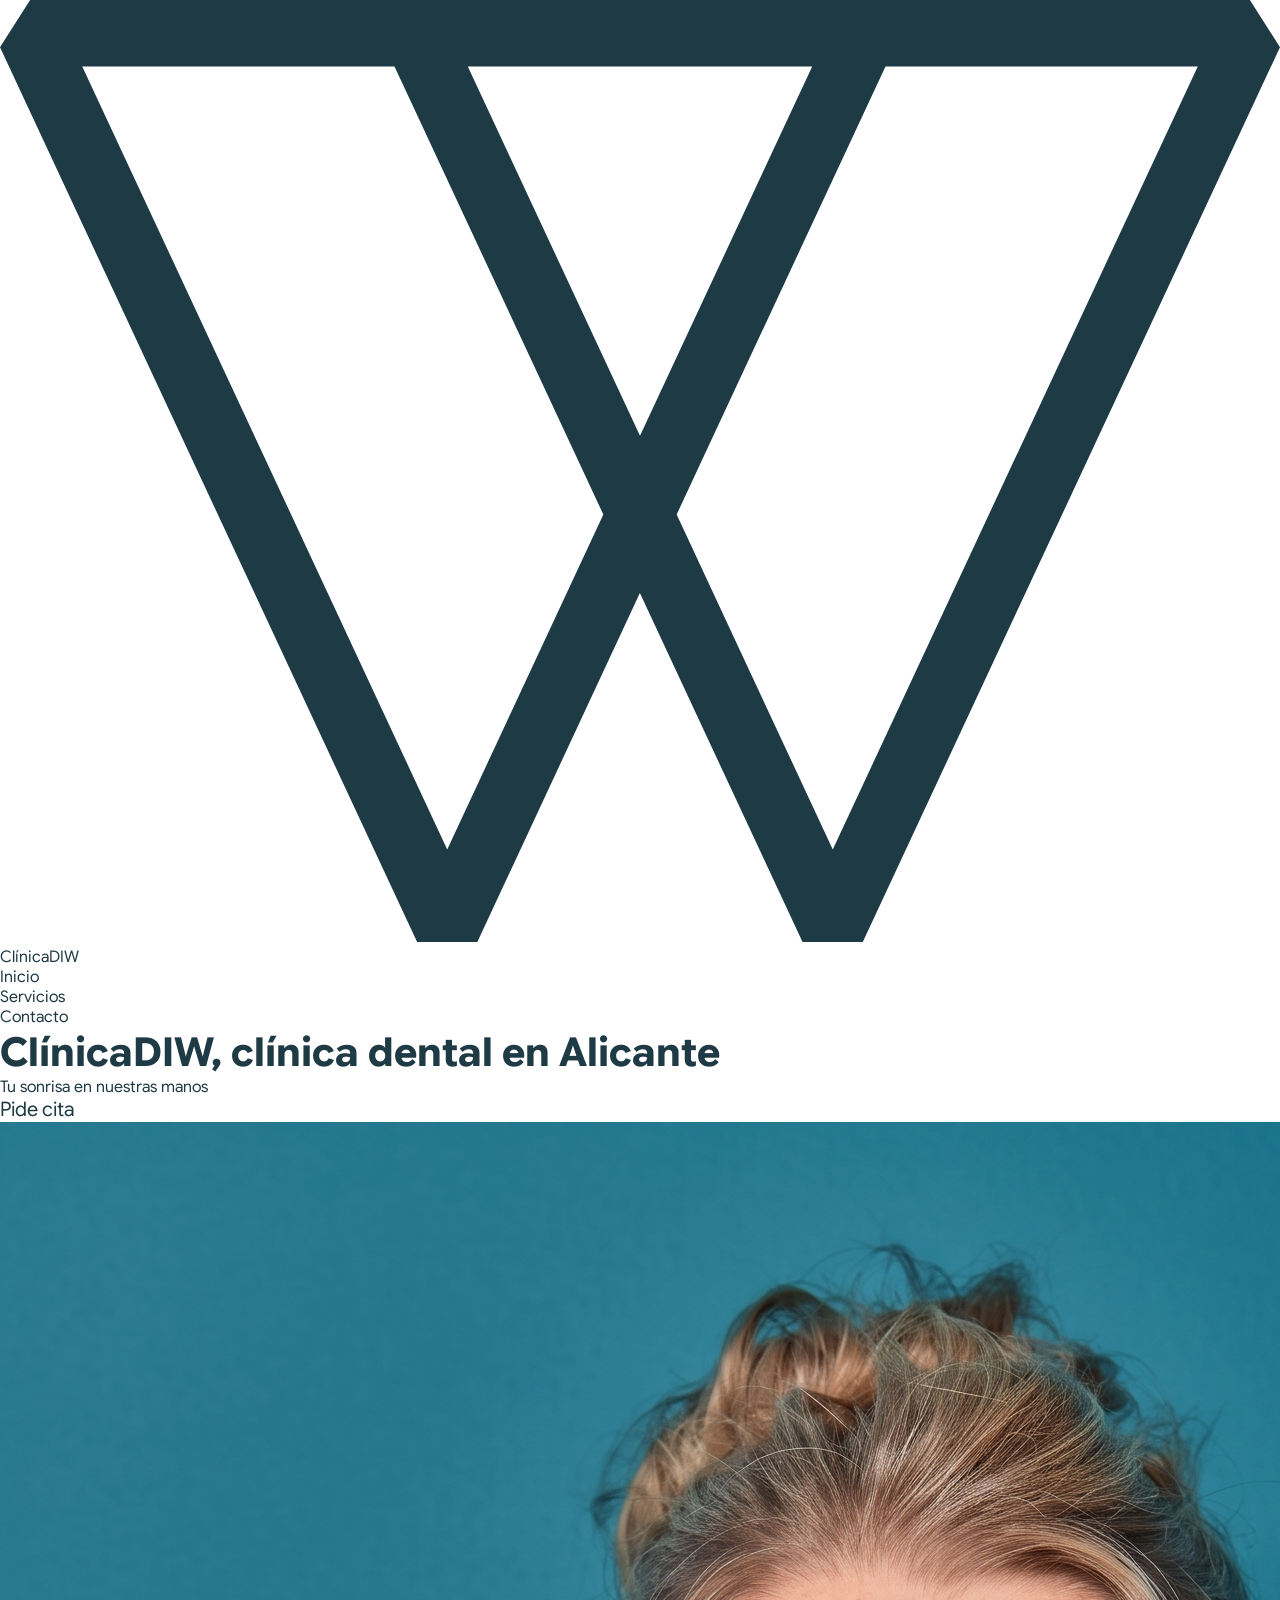
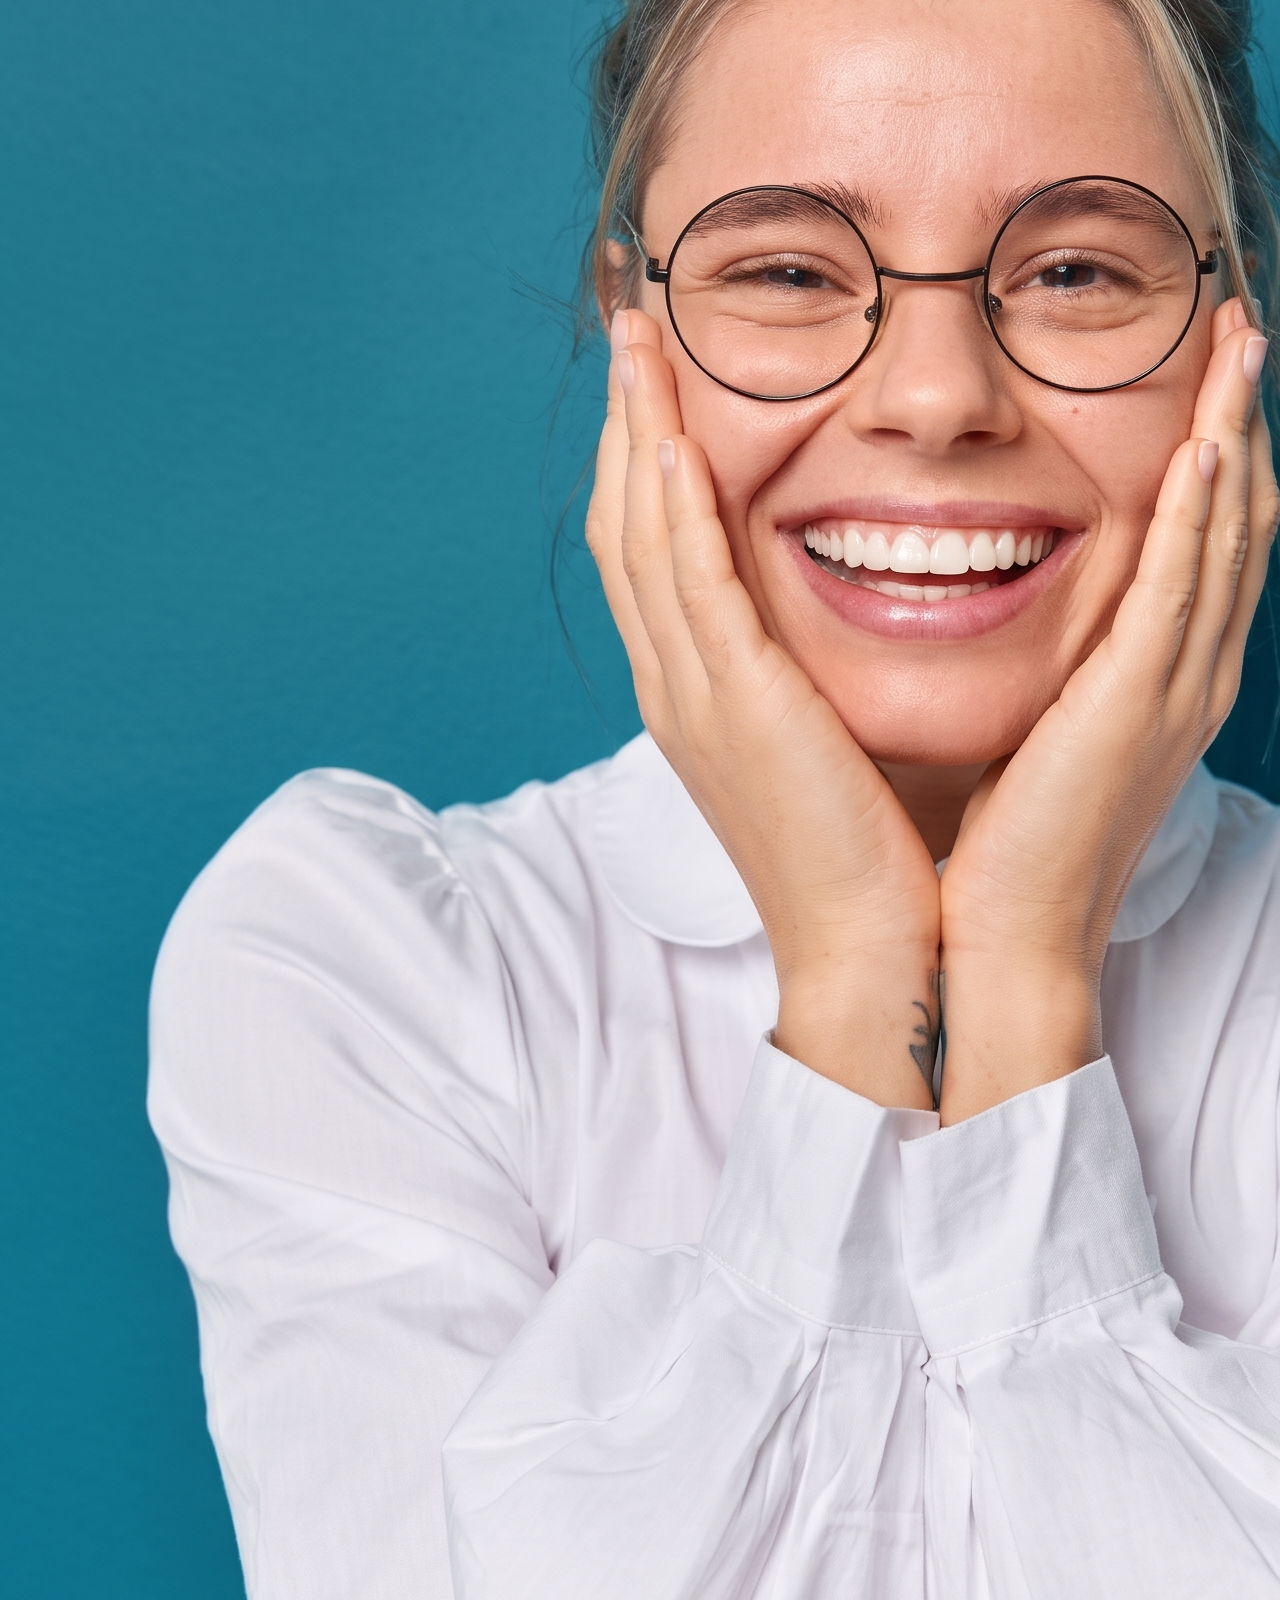
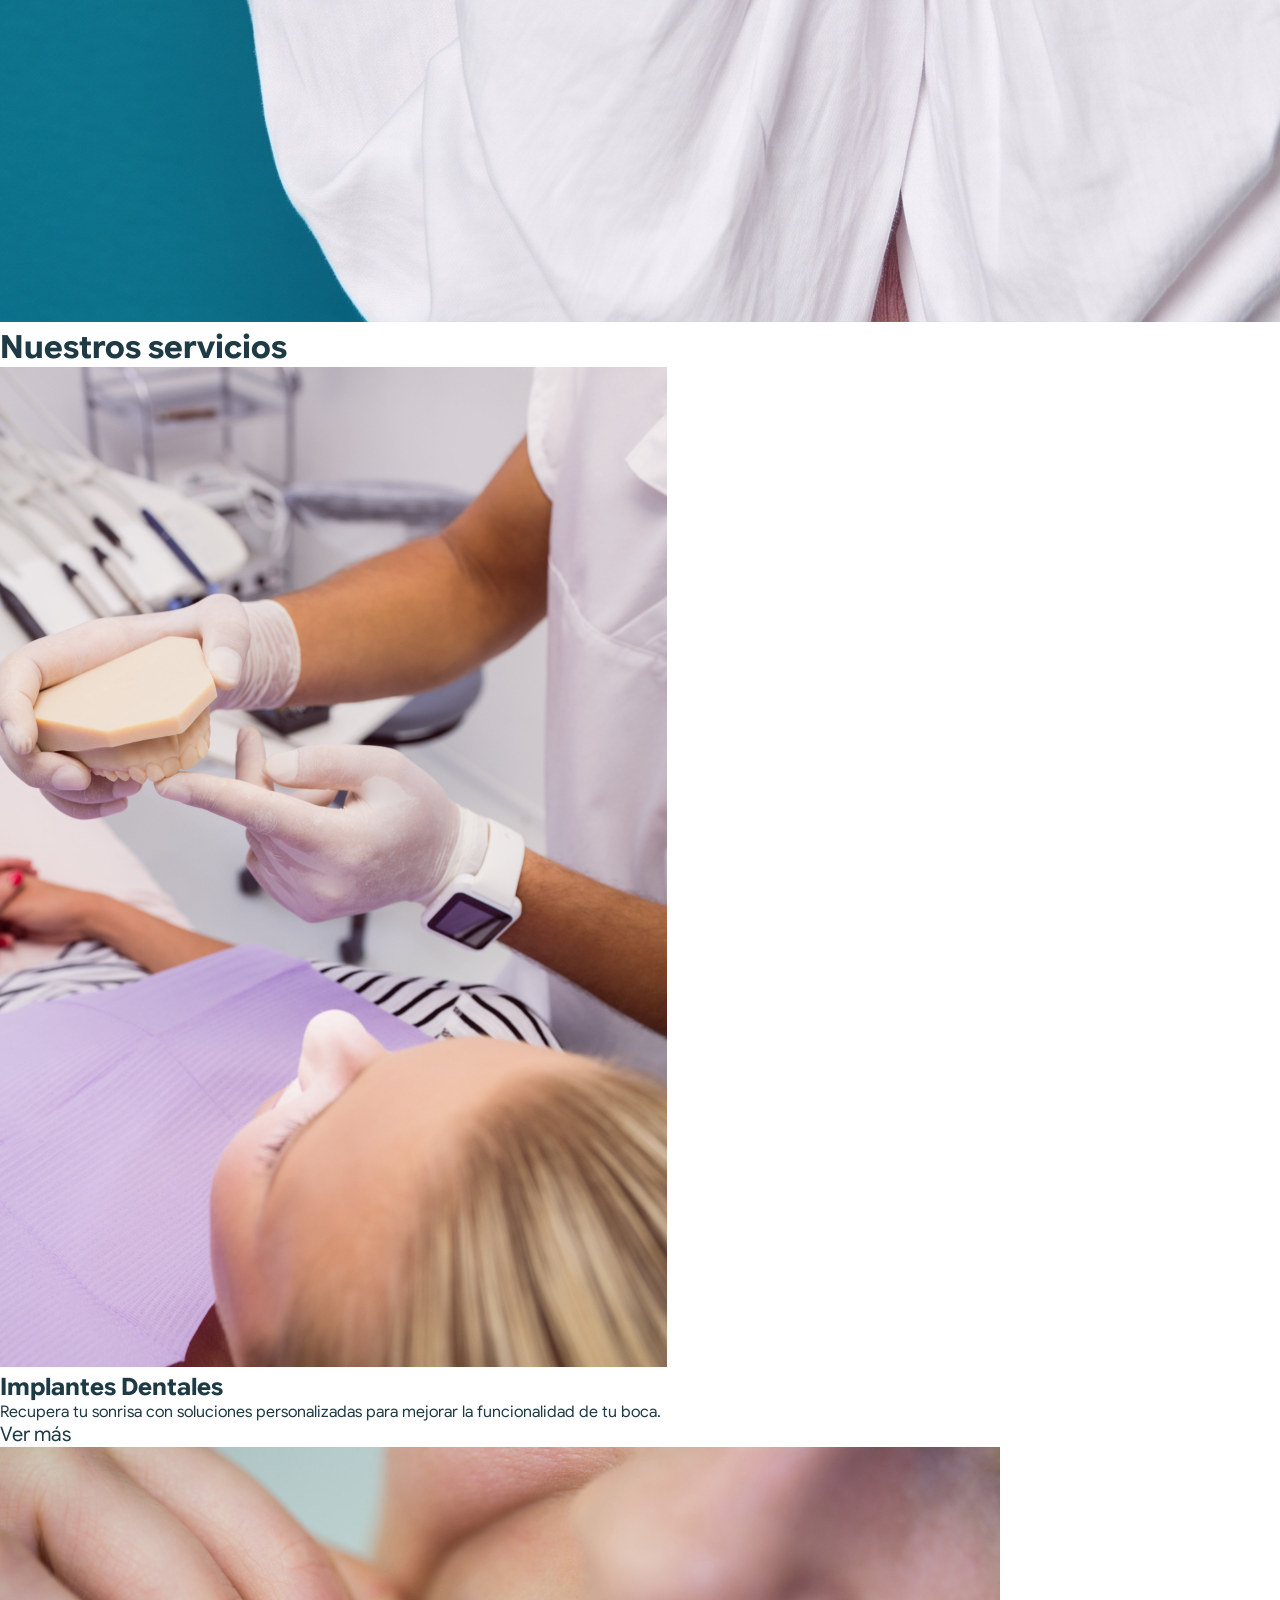
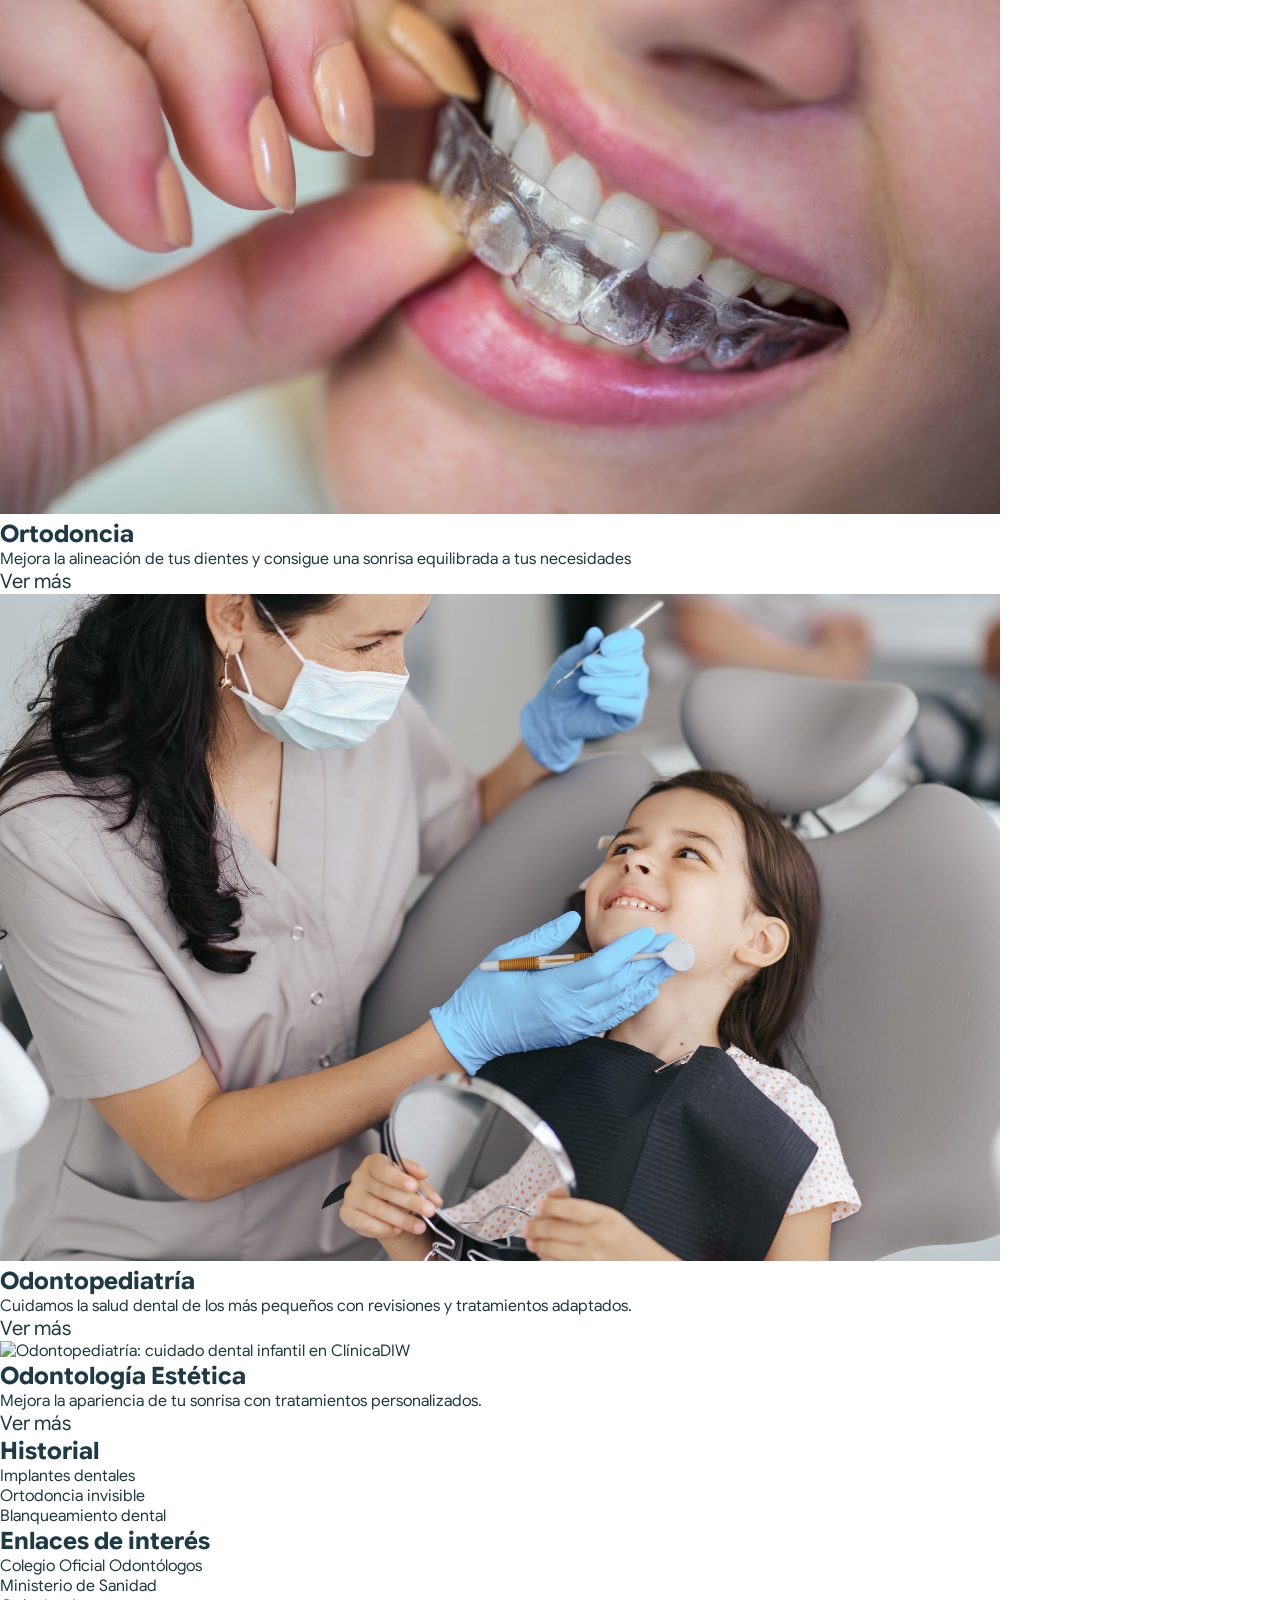
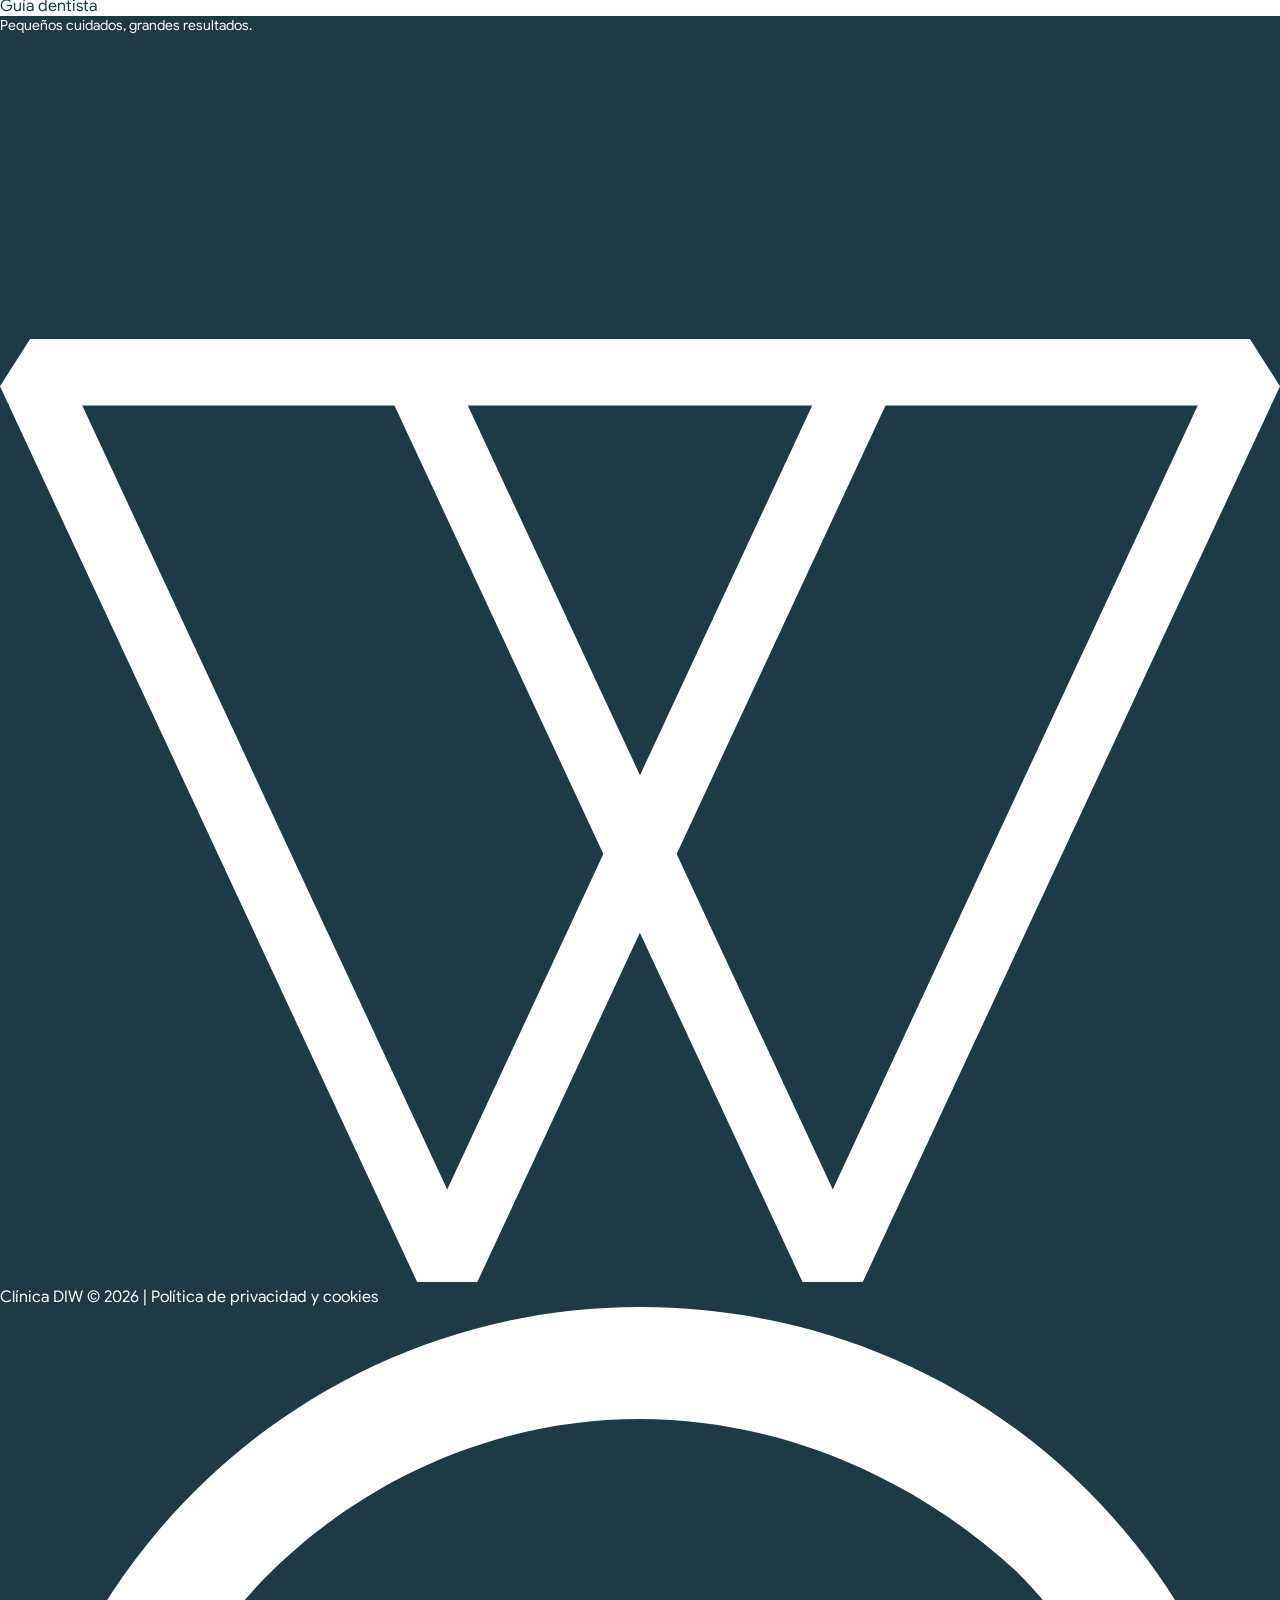
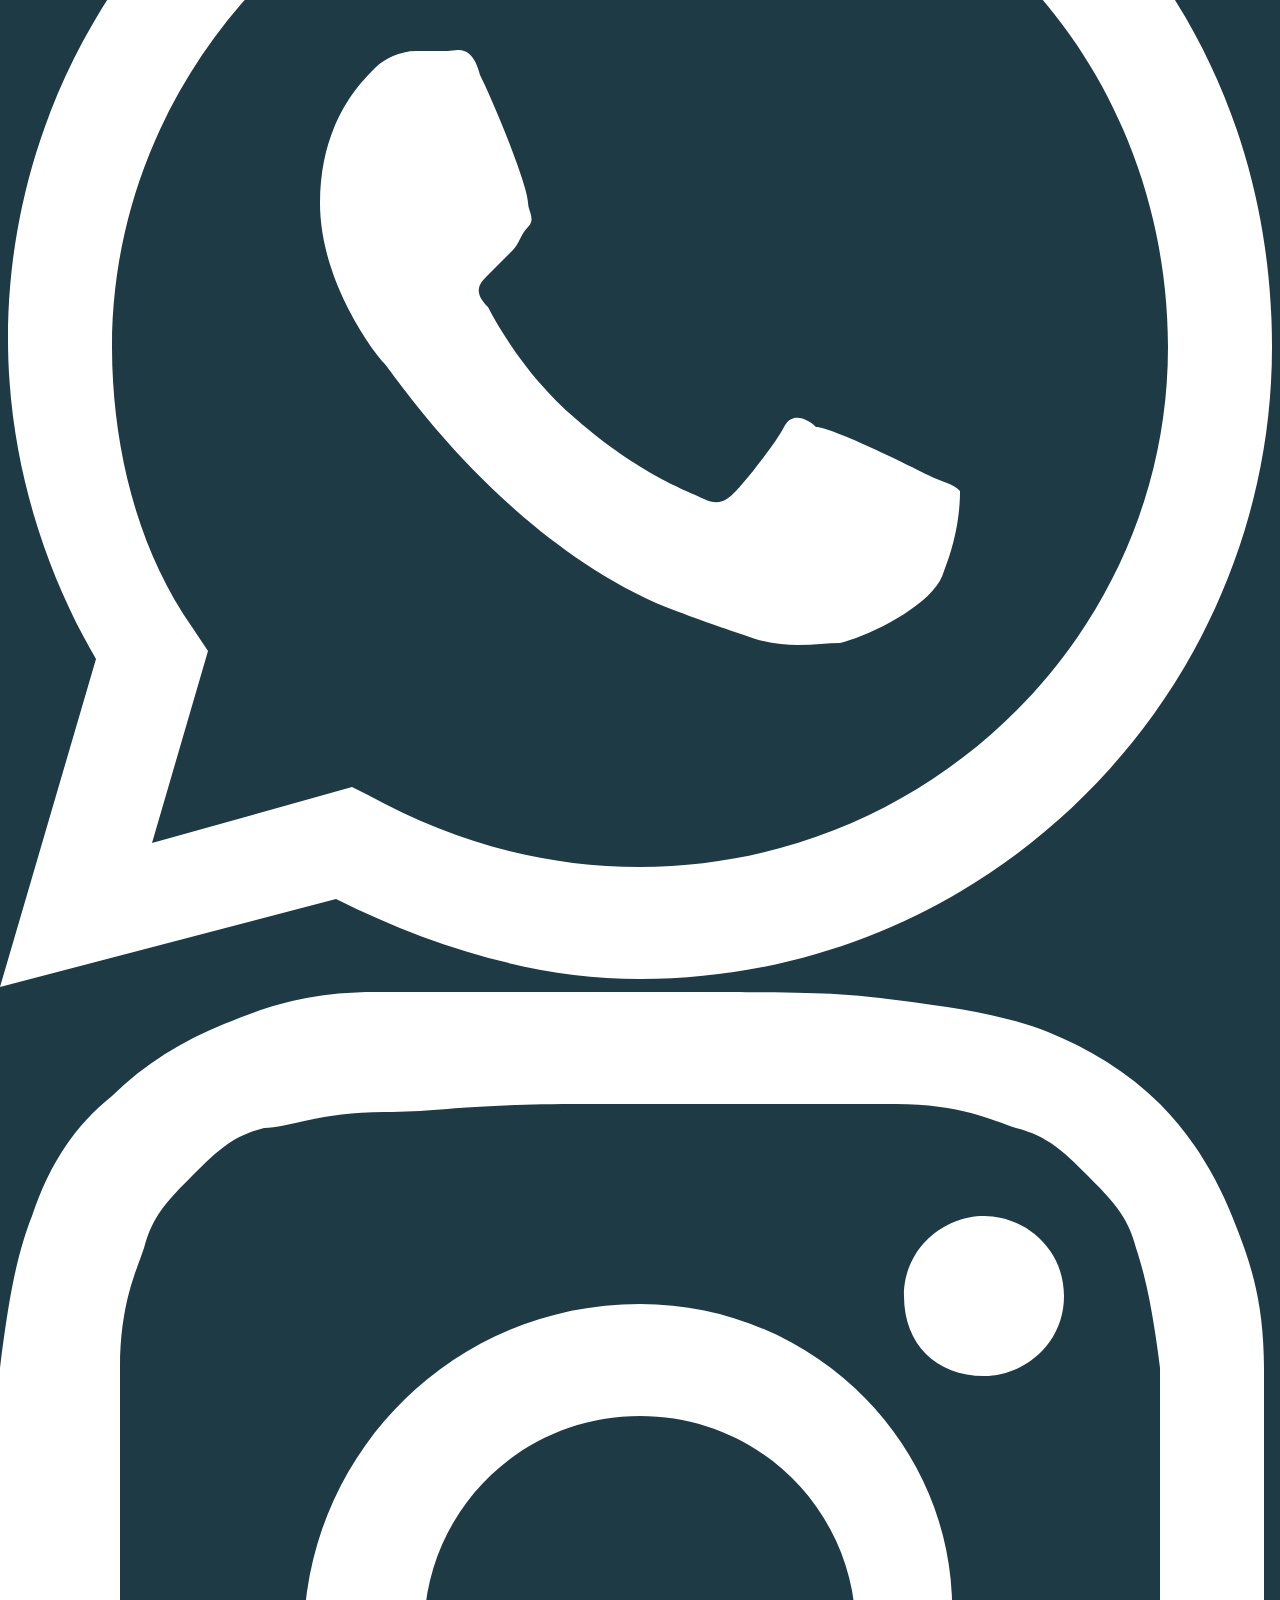
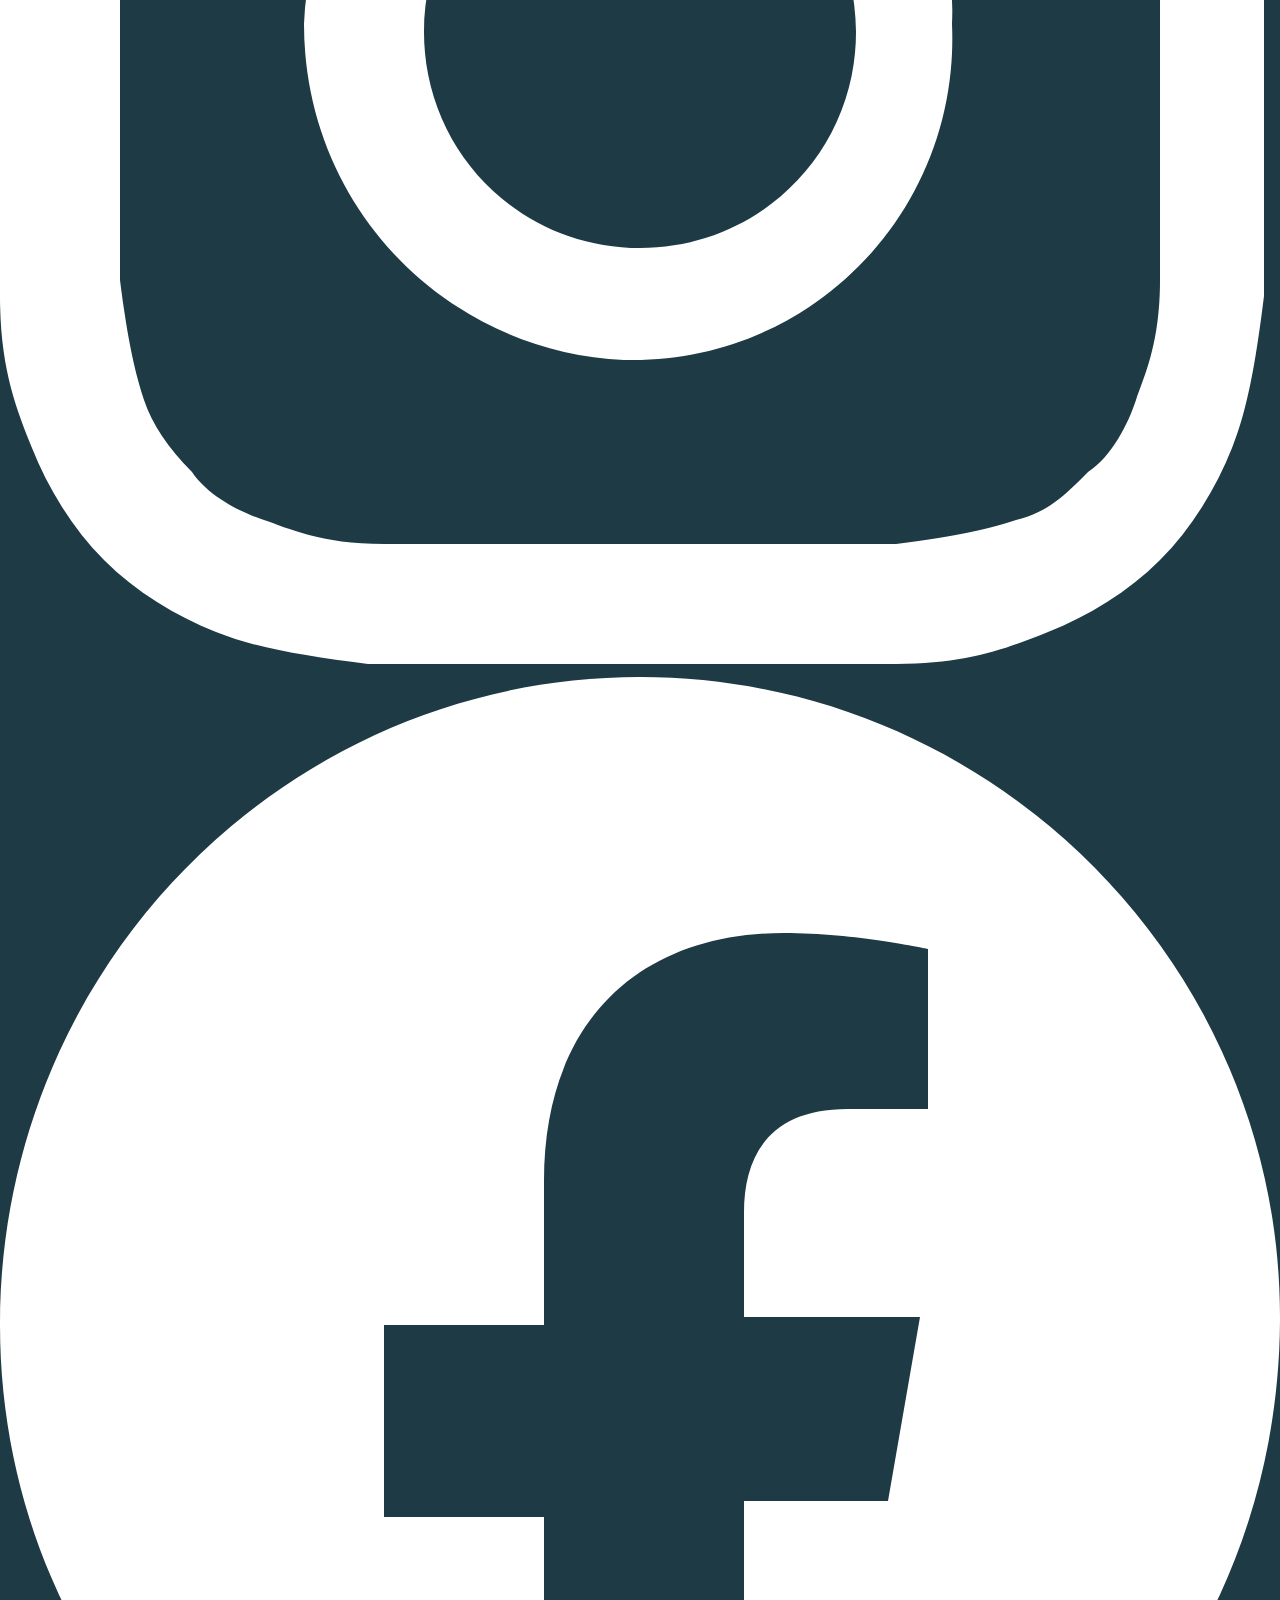
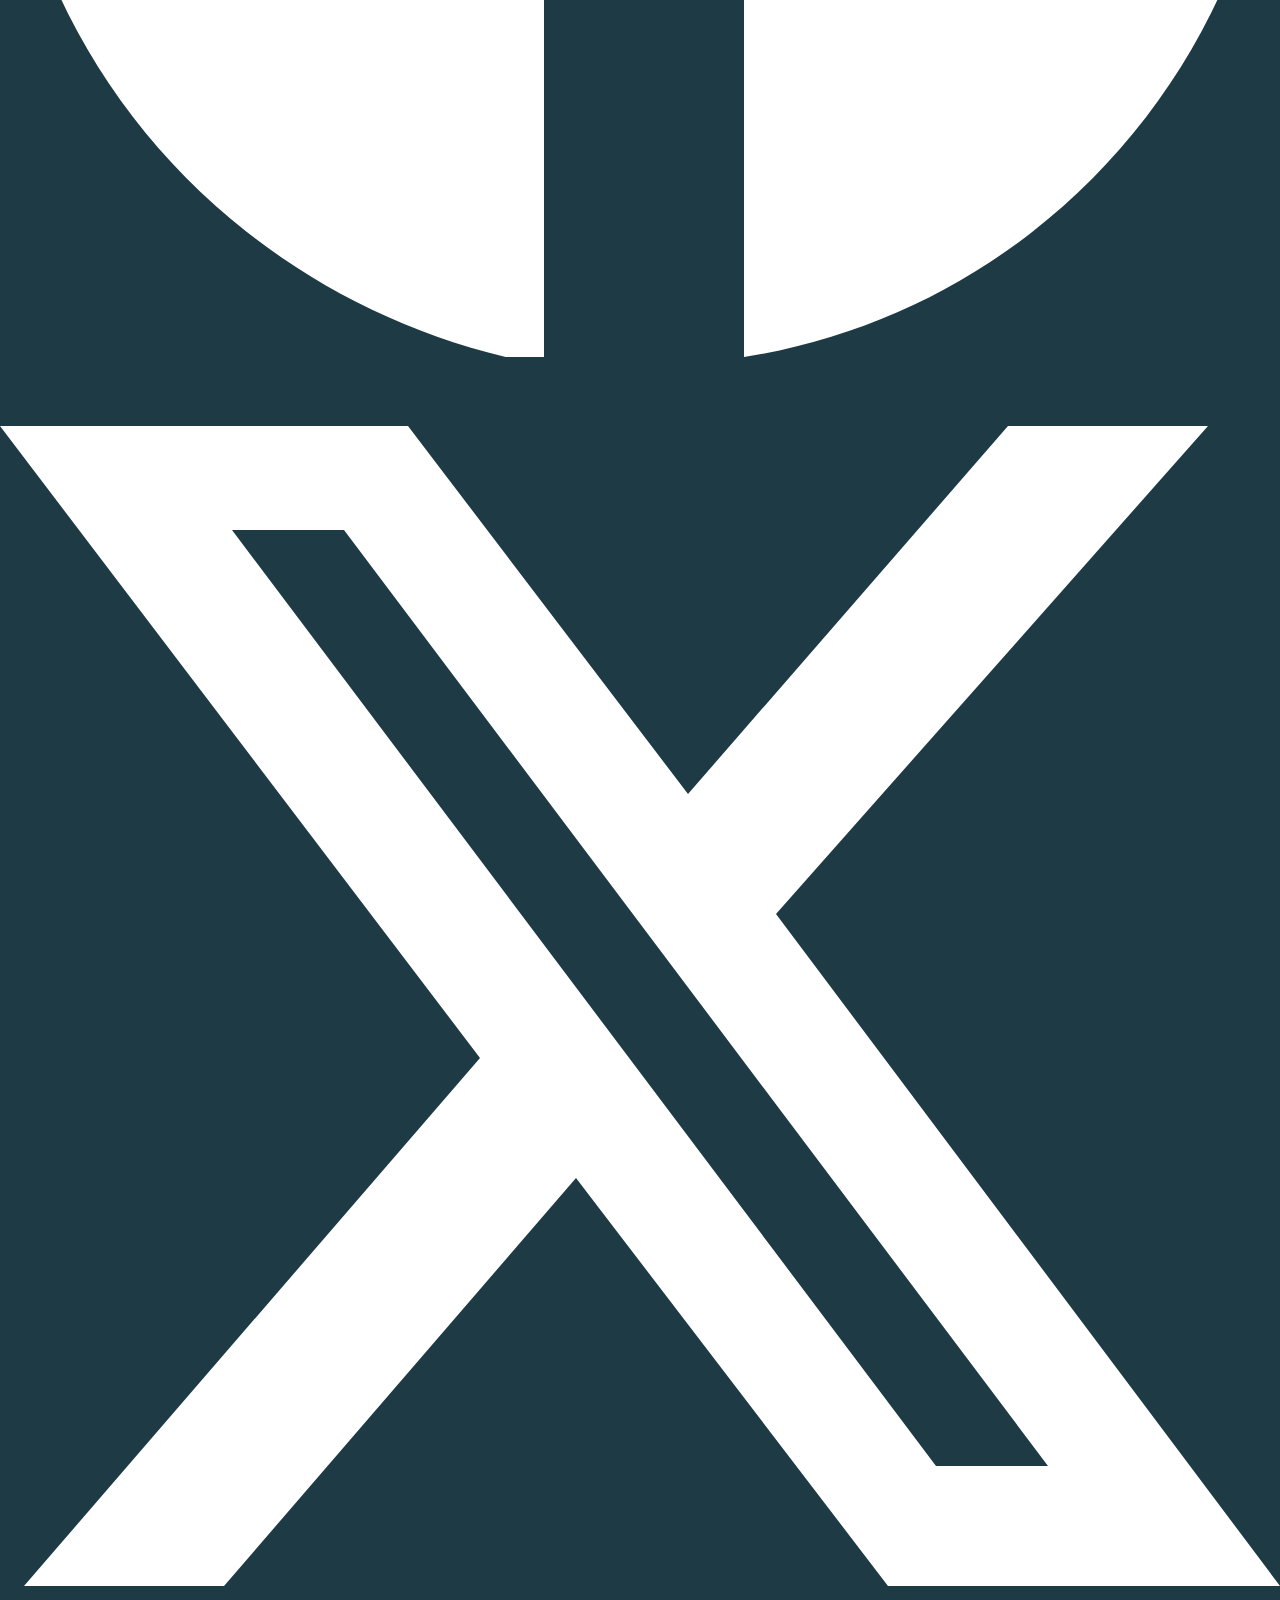
==== index.html @ 19c51ab2 "actividad 5.1: aplica colores de texto y fondos a las etiquetas de la página" ====
<!DOCTYPE html>
<html lang="es">

<head>
    <meta charset="UTF-8">
    <meta name="viewport" content="width=device-width, initial-scale=1.0">
    <title>Clínica dental en Alicante: implantes y ortodoncia | ClínicaDIW</title>
    <meta name="description"
        content="Clínica DIW, tu clínica dental en Alicante. Ofrecemos implantes dentales, ortodoncia, odontopediatría y odontología estética con tratamientos personalizados.">
    <meta name="keywords"
        content="clínica dental Alicante, implantes dentales, ortodoncia, odontopediatría, odontología estética">
    <meta name="author" content="Pedro Valles Gambín">
    <meta name="copyright" content="2026, ClínicaDIW">
    <meta name="robots" content="index,follow">
    <link rel="shortcut icon" type="image/x-icon" href="./assets/images/favicon.ico">
    <link rel="stylesheet" href="./assets/css/style.css">
</head>

<body>
    <header>
        <div>
            <a href="./index.html">
                <img src="./assets/images/iconClinicaDIW-01.svg" alt="Logotipo de ClínicaDIW">
                <span>Clínica</span><span>DIW</span>
            </a>
        </div>
        <nav>
            <ul>
                <li><a href="./index.html">Inicio</a></li>
                <li><a href="./servicios.html">Servicios</a></li>
                <li><a href="./contacto.html">Contacto</a></li>
            </ul>
        </nav>
    </header>
    <main>
        <section>
            <div>
                <h1>ClínicaDIW, clínica dental en Alicante</h1>
                <p>Tu sonrisa en nuestras manos</p>
                <a href="./contacto.html">Pide cita</a>
            </div>
            <div>
                <img src="./assets/images/imgHero.jpg"
                    alt="aciente sonriendo en ClínicaDIW, clínica dental en Alicante">
            </div>
        </section>

        <section>
            <div>
                <h2>Nuestros servicios</h2>
            </div>
            <div>
                <article>
                    <div><img src="./assets/images/implantesDentales.jpg"
                            alt="Implantes dentales en ClínicaDIW, Alicante"></div>
                    <div>
                        <h3>Implantes Dentales</h3>
                        <p>Recupera tu sonrisa con soluciones personalizadas para mejorar la funcionalidad de tu boca.
                        </p>
                        <a href="./contacto.html">Ver más</a>
                    </div>
                </article>

                <article>
                    <div><img src="./assets/images/Ortodoncia.jpg"
                            alt="Ortodoncia para alinear los dientes en ClínicaDIW"></div>
                    <div>
                        <h3>Ortodoncia</h3>
                        <p>Mejora la alineación de tus dientes y consigue una sonrisa equilibrada a tus necesidades</p>
                        <a href="./servicios.html">Ver más</a>
                    </div>
                </article>

                <article>
                    <div><img src="./assets/images/Odontopeditria.jpg"
                            alt="Ortodoncia para alinear los dientes en ClínicaDIW"></div>
                    <div>
                        <h3>Odontopediatría</h3>
                        <p>Cuidamos la salud dental de los más pequeños con revisiones y tratamientos adaptados.</p>
                        <a href="./servicios.html">Ver más</a>
                    </div>
                </article>

                <article>
                    <div><img src="./assets/images/OdontologiaEstetica.jpg"
                            alt="Odontopediatría: cuidado dental infantil en ClínicaDIW"></div>
                    <div>
                        <h3>Odontología Estética</h3>
                        <p>Mejora la apariencia de tu sonrisa con tratamientos personalizados.</p>
                        <a href="./servicios.html">Ver más</a>
                    </div>
                </article>

            </div>
        </section>
        <aside>
            <h3>Historial</h3>
            <ul>
                <li><a href="./servicios.html">Implantes dentales</a></li>
                <li><a href="./servicios.html">Ortodoncia invisible</a></li>
                <li><a href="./servicios.html">Blanqueamiento dental</a></li>
            </ul>
            <h3>Enlaces de interés</h3>
            <ul>
                <li><a href="https://coea.es/">Colegio Oficial Odontólogos</a></li>
                <li><a href="https://www.sanidad.gob.es">Ministerio de Sanidad</a></li>
                <li><a href="https://guiadentistas.es">Guía dentista</a></li>

            </ul>
        </aside>
    </main>
    <footer>
        <div>
            <div>
                <p>Pequeños cuidados, grandes resultados.</p>
            </div>

            <div>
                <iframe
                    src="https://www.google.com/maps/embed?pb=!1m14!1m12!1m3!1d6258.346195160269!2d-0.5053066251362496!3d38.34497547184718!2m3!1f0!2f0!3f0!3m2!1i1024!2i768!4f13.1!5e0!3m2!1ses!2ses!4v1793399942378!5m2!1ses!2ses"
                    title="Ubicación de Clínica DIW en Alicante" width="400" height="300" style="border:0;"
                    allowfullscreen="" loading="lazy" referrerpolicy="strict-origin-when-cross-origin">
                </iframe>
            </div>
        </div>

        <div>
            <div>
                <a href="./index.html">
                    <img src="./assets/images/iconClinicaDIW-03.svg" alt="Logotipo de Clínica DIW">
                    <span>Clínica</span>
                    <span>DIW</span>
                </a>
                © 2026 |
                <a href="./privacidad.html"> Política de privacidad y cookies</a>
            </div>

            <ul>
                <li>
                    <a href="https://www.whatsapp.com/?lang=es" rel="nofollow">
                        <img src="./assets/images/whatsapp.svg" alt="WhatsApp">
                    </a>
                </li>
                <li>
                    <a href="https://www.instagram.com/" rel="nofollow">
                        <img src="./assets/images/instagram.svg" alt="Instagram">
                    </a>
                </li>
                <li>
                    <a href="https://www.facebook.com/" rel="nofollow">
                        <img src="./assets/images/facebook.svg" alt="Facebook">
                    </a>
                </li>
                <li>
                    <a href="https://x.com/?lang=es" rel="nofollow">
                        <img src="./assets/images/twitter-x.svg" alt="X">
                    </a>
                </li>
            </ul>
        </div>
    </footer>
</body>

</html>
---- assets/css/style.css ----
/* ==========================================
  TIPOGRAFÍAS LOCALES 
   ========================================== */
@font-face {
  font-family: 'Google Sans Flex';
  src: url('../webfonts/GoogleSansFlexLight.woff2') format('woff2');
  font-weight: 300;
  font-style: normal;
}

@font-face {
  font-family: 'Google Sans Flex';
  src: url('../webfonts/GoogleSansFlexRegular.woff2') format('woff2');
  font-weight: 400;
  font-style: normal;
}

@font-face {
  font-family: 'Google Sans Flex';
  src: url('../webfonts/GoogleSansFlexBold.woff2') format('woff2');
  font-weight: 700;
  font-style: normal;
}

/* ==========================================
   Actividad 3.1
   ========================================== */
* {
  margin: 0px;
  padding: 0px;
}

/* ==========================================

  Actividad 4.1

  ========================================== */

body {
  font-family: 'Google Sans Flex', Arial, Helvetica, sans-serif;
  font-weight: 400;
  font-size: 1em;
  color: #1e3a44; /* color base: lo heredan títulos, párrafos, address, caption y span */
}

h1,
h2,
h3,
h4,
h5,
h6 {
  font-weight: 700;
}

h1 {
  font-size: 2.5em; /* 40px */
}

h2 {
  font-size: 2em; /* 32px */
}

h3,
aside h2 {
  font-size: 1.5em; /* 24px */
}

p {
  font-size: 1em; /* 16px */
}

address,
footer p,
th,
td {
  font-size: 0.875em; /* 14px */
}

caption {
  font-size: 0.75em; /* 12px */
}

main > section > div > a,
article a {
  font-size: 1.25em; /* 20px */
}

input,
textarea {
  font-size: 1em;
}

button {
  font-size: 1.25em; /* 20px */
}

input,
textarea,
button {
  font-family: inherit;
}

/* ==========================================

  Actividad 5.1

  ========================================== */

body,
header,
main,
section,
aside,
nav,
article {
  background-color: #ffffff;
}

footer {
  background-color: #1e3a44;
  color: #ffffff;
}

a {
  color: #1e3a44;
  text-decoration: none;
}

footer p,
footer a,
footer span {
  color: #ffffff;
  text-decoration: none;
}

footer a:hover {
  color: #a1d6e2;
  background-color: transparent;
}

input,
textarea {
  background-color: #ffffff;
  color: #1e3a44;
  border: 1px solid #bcbabe;
}

button {
  background-color: #1e3a44;
  color: #ffffff;
  border: none;
}

button:hover {
  background-color: #1995ad;
}

/* 4. Etiquetas de tablas de contenido */
table {
  background-color: #ffffff;
  border-collapse: collapse;
  width: 100%;
}

caption {
  text-align: left;
  padding-bottom: 16px;
  font-weight: 700;
}

th,
td {
  text-align: left;
  padding: 16px;
  border-left: none;
  border-right: none;
}

th {
  background-color: transparent;
  border-top: 2px solid #1e3a44;
  border-bottom: 2px solid #1e3a44;
}

td {
  border-bottom: 1px solid #bcbabe; /* Línea separadora sutil entre las filas de datos */
}
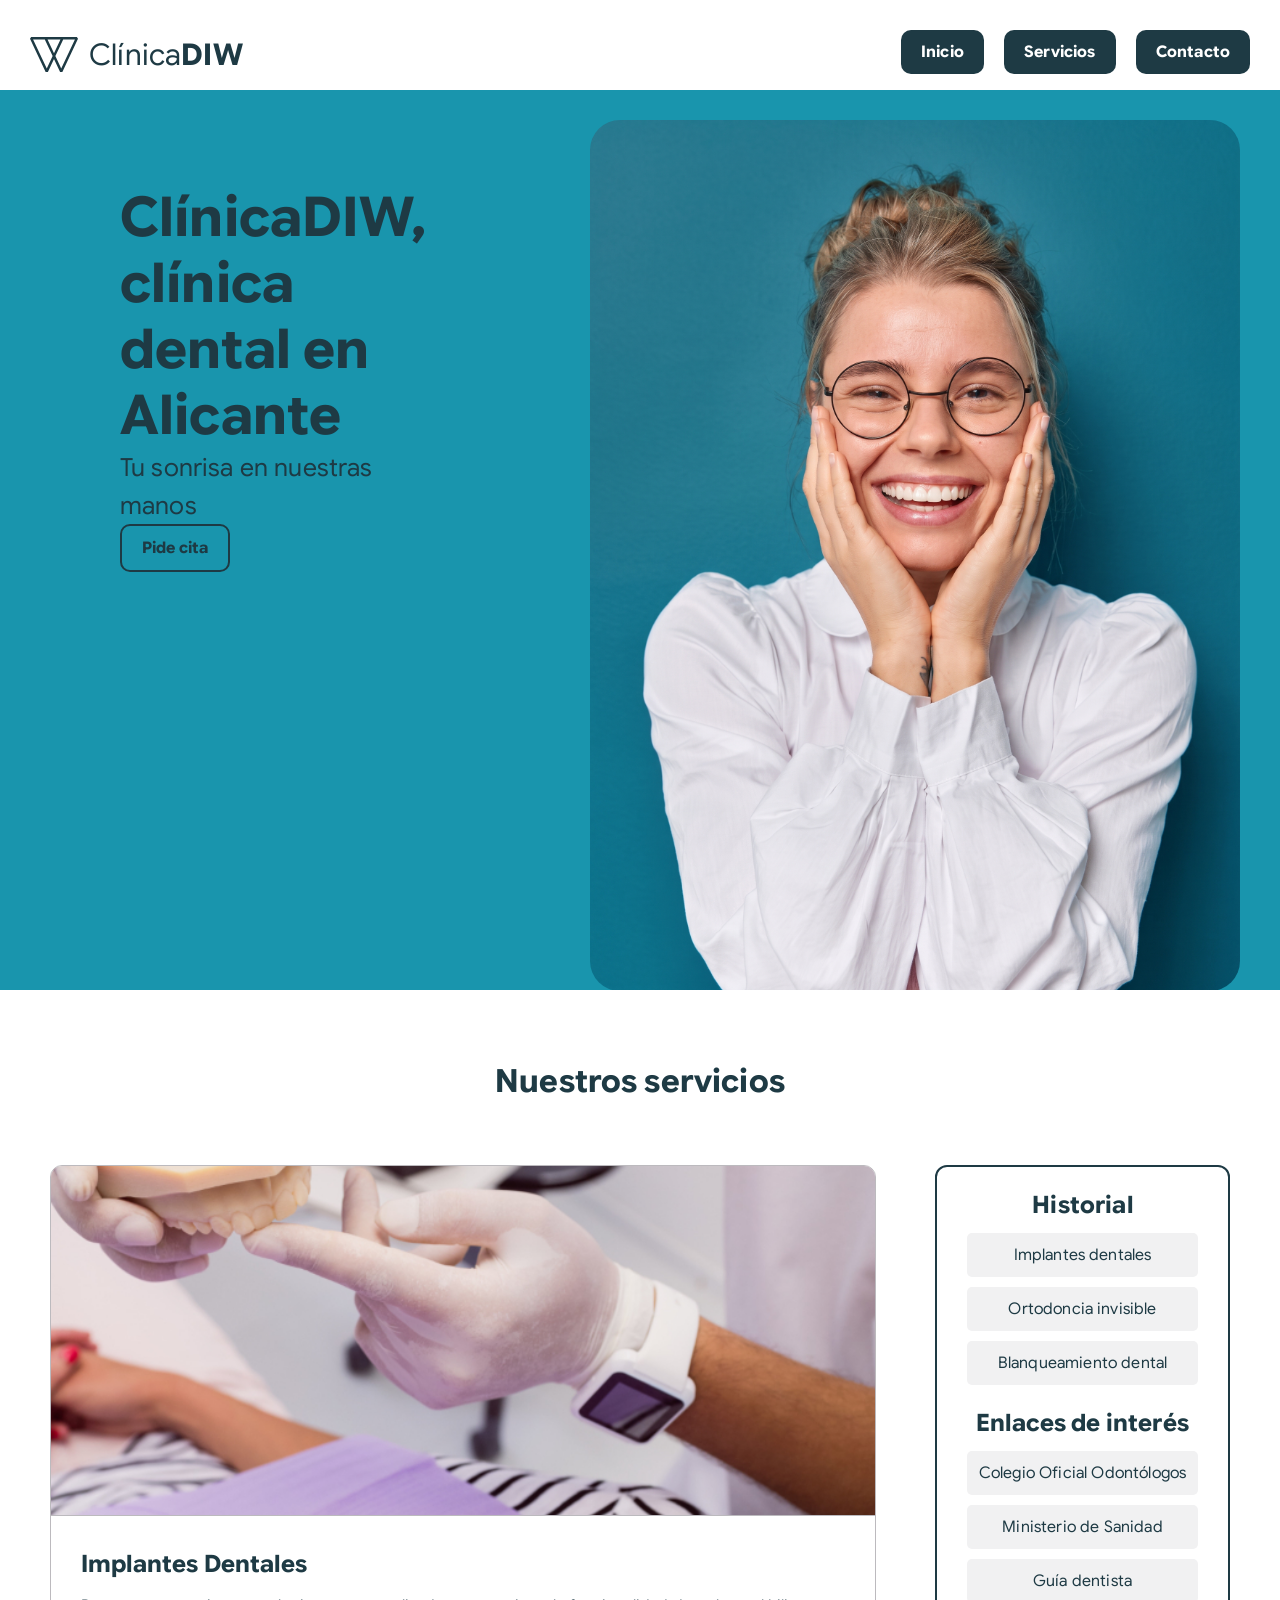
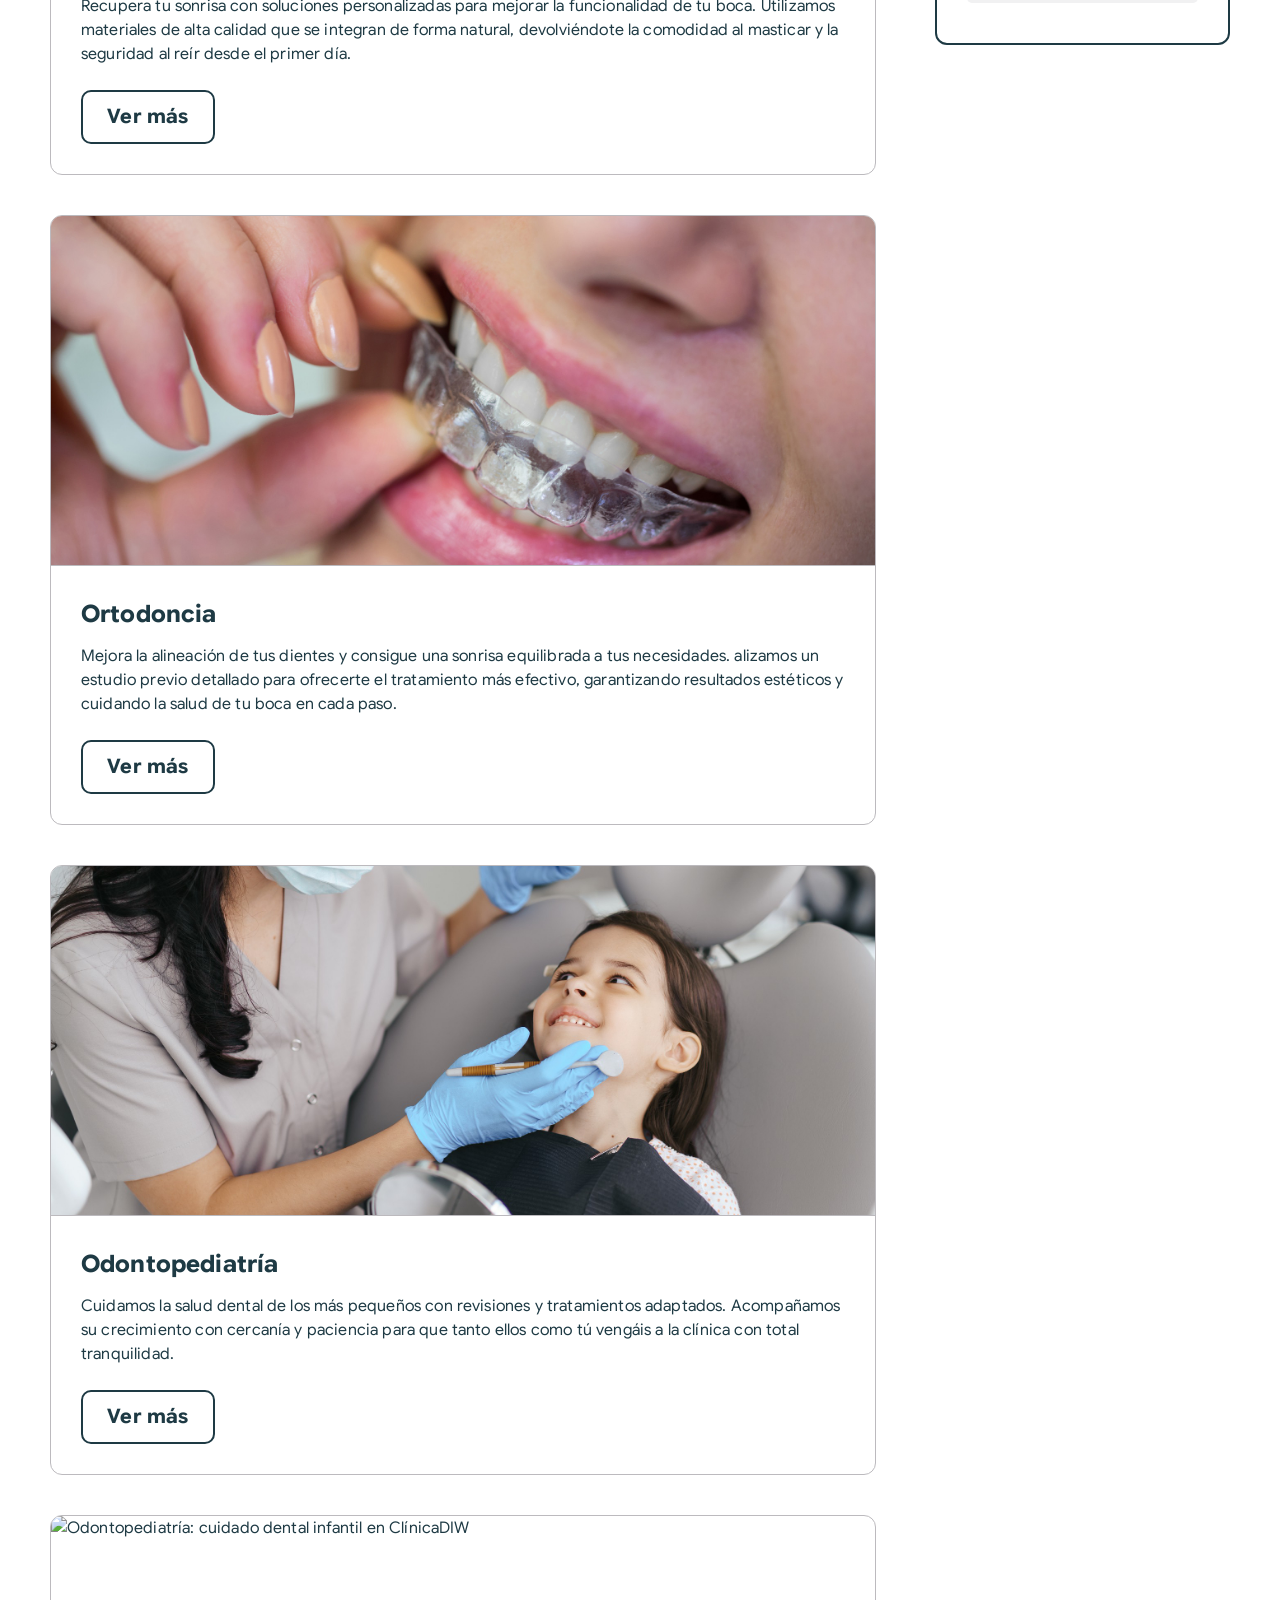
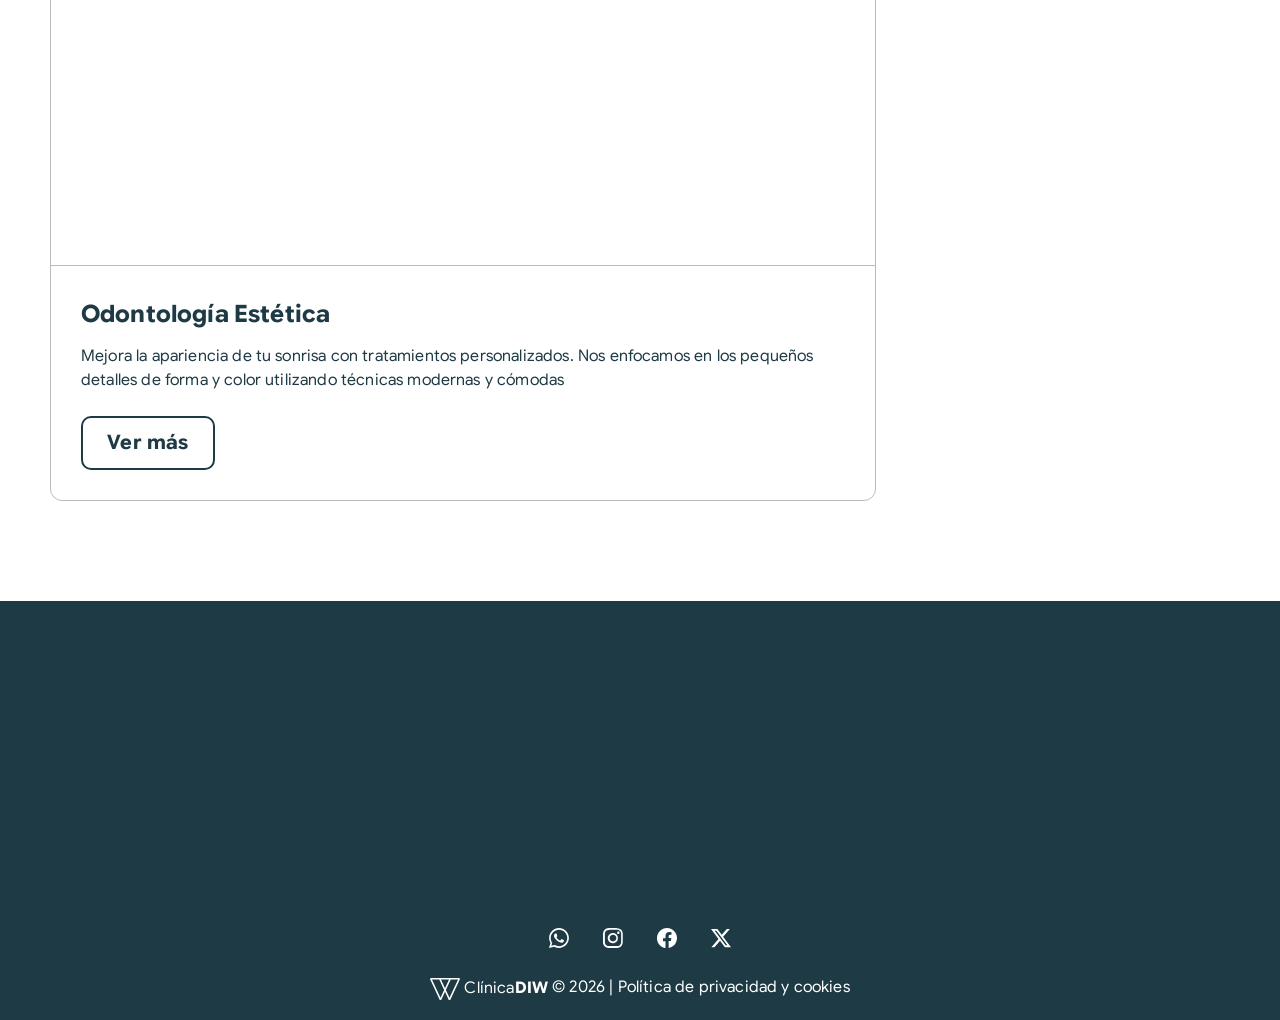
==== commit 6ed3855e: "actividad 8.1: convierte el menú de navegación en una botonera y da estilo a las listas del aside" ====
--- a/index.html
+++ b/index.html
@@ -18,37 +18,38 @@
 
 <body>
     <header>
-        <div>
-            <a href="./index.html">
-                <img src="./assets/images/iconClinicaDIW-01.svg" alt="Logotipo de ClínicaDIW">
-                <span>Clínica</span><span>DIW</span>
+        <div class="header__marca">
+            <a class="header__logo" href="./index.html">
+                <img class="logo" src="./assets/images/iconClinicaDIW-01.svg" alt="Logotipo de ClínicaDIW">
+                <div class="header__logo--txt">Clínica<span class="diw">DIW</span></div>
             </a>
         </div>
-        <nav>
+        <nav class="nav__menu">
             <ul>
-                <li><a href="./index.html">Inicio</a></li>
-                <li><a href="./servicios.html">Servicios</a></li>
-                <li><a href="./contacto.html">Contacto</a></li>
+                <li><a class="btn__principal" href="./index.html">Inicio</a></li>
+                <li><a class="btn__principal" href="./servicios.html">Servicios</a></li>
+                <li><a class="btn__principal" href="./contacto.html">Contacto</a></li>
             </ul>
         </nav>
     </header>
     <main>
-        <section>
-            <div>
-                <h1>ClínicaDIW, clínica dental en Alicante</h1>
-                <p>Tu sonrisa en nuestras manos</p>
-                <a href="./contacto.html">Pide cita</a>
-            </div>
-            <div>
-                <img src="./assets/images/imgHero.jpg"
-                    alt="aciente sonriendo en ClínicaDIW, clínica dental en Alicante">
+        <section class="section__hero">
+            <div class="section__hero--container">
+                <div class="section__hero--content">
+                    <h1>ClínicaDIW, clínica dental en Alicante</h1>
+                    <p>Tu sonrisa en nuestras manos</p>
+                    <a class="btn__secundario" href="./contacto.html">Pide cita</a>
+                </div>
+
+                <div class="section__hero--photo">
+                    <img class="section__hero--img" src="./assets/images/imgHero.jpg"
+                        alt="Paciente sonriendo en Clínica DIW, clínica dental en Alicante">
+                </div>
             </div>
         </section>
 
-        <section>
-            <div>
-                <h2>Nuestros servicios</h2>
-            </div>
+        <section class="section__servicios">
+            <h2>Nuestros servicios</h2>
             <div>
                 <article>
                     <div><img src="./assets/images/implantesDentales.jpg"
@@ -56,8 +57,10 @@
                     <div>
                         <h3>Implantes Dentales</h3>
                         <p>Recupera tu sonrisa con soluciones personalizadas para mejorar la funcionalidad de tu boca.
+                            Utilizamos materiales de alta calidad que se integran de forma natural, devolviéndote la
+                            comodidad al masticar y la seguridad al reír desde el primer día.
                         </p>
-                        <a href="./contacto.html">Ver más</a>
+                        <a class="btn__verMas" href="./contacto.html">Ver más</a>
                     </div>
                 </article>
 
@@ -66,8 +69,10 @@
                             alt="Ortodoncia para alinear los dientes en ClínicaDIW"></div>
                     <div>
                         <h3>Ortodoncia</h3>
-                        <p>Mejora la alineación de tus dientes y consigue una sonrisa equilibrada a tus necesidades</p>
-                        <a href="./servicios.html">Ver más</a>
+                        <p>Mejora la alineación de tus dientes y consigue una sonrisa equilibrada a tus necesidades.
+                            alizamos un estudio previo detallado para ofrecerte el tratamiento más efectivo,
+                            garantizando resultados estéticos y cuidando la salud de tu boca en cada paso.</p>
+                        <a class="btn__verMas" href="./servicios.html">Ver más</a>
                     </div>
                 </article>
 
@@ -76,8 +81,10 @@
                             alt="Ortodoncia para alinear los dientes en ClínicaDIW"></div>
                     <div>
                         <h3>Odontopediatría</h3>
-                        <p>Cuidamos la salud dental de los más pequeños con revisiones y tratamientos adaptados.</p>
-                        <a href="./servicios.html">Ver más</a>
+                        <p>Cuidamos la salud dental de los más pequeños con revisiones y tratamientos adaptados.
+                            Acompañamos su crecimiento con cercanía y paciencia para que tanto ellos como tú vengáis a
+                            la clínica con total tranquilidad.</p>
+                        <a class="btn__verMas" href="./servicios.html">Ver más</a>
                     </div>
                 </article>
 
@@ -86,77 +93,71 @@
                             alt="Odontopediatría: cuidado dental infantil en ClínicaDIW"></div>
                     <div>
                         <h3>Odontología Estética</h3>
-                        <p>Mejora la apariencia de tu sonrisa con tratamientos personalizados.</p>
-                        <a href="./servicios.html">Ver más</a>
+                        <p>Mejora la apariencia de tu sonrisa con tratamientos personalizados. Nos enfocamos en los
+                            pequeños detalles de forma y color utilizando técnicas modernas y cómodas</p>
+                        <a class="btn__verMas" href="./servicios.html">Ver más</a>
                     </div>
                 </article>
 
             </div>
+            <aside>
+                <h3>Historial</h3>
+                <ul>
+                    <li><a href="./servicios.html">Implantes dentales</a></li>
+                    <li><a href="./servicios.html">Ortodoncia invisible</a></li>
+                    <li><a href="./servicios.html">Blanqueamiento dental</a></li>
+                </ul>
+                <h3>Enlaces de interés</h3>
+                <ul>
+                    <li><a href="https://coea.es/">Colegio Oficial Odontólogos</a></li>
+                    <li><a href="https://www.sanidad.gob.es">Ministerio de Sanidad</a></li>
+                    <li><a href="https://guiadentistas.es">Guía dentista</a></li>
+
+                </ul>
+            </aside>
         </section>
-        <aside>
-            <h3>Historial</h3>
-            <ul>
-                <li><a href="./servicios.html">Implantes dentales</a></li>
-                <li><a href="./servicios.html">Ortodoncia invisible</a></li>
-                <li><a href="./servicios.html">Blanqueamiento dental</a></li>
-            </ul>
-            <h3>Enlaces de interés</h3>
-            <ul>
-                <li><a href="https://coea.es/">Colegio Oficial Odontólogos</a></li>
-                <li><a href="https://www.sanidad.gob.es">Ministerio de Sanidad</a></li>
-                <li><a href="https://guiadentistas.es">Guía dentista</a></li>
-
-            </ul>
-        </aside>
     </main>
     <footer>
         <div>
-            <div>
-                <p>Pequeños cuidados, grandes resultados.</p>
-            </div>
+            <iframe
+                src="https://www.google.com/maps/embed?pb=!1m14!1m12!1m3!1d6258.346195160269!2d-0.5053066251362496!3d38.34497547184718!2m3!1f0!2f0!3f0!3m2!1i1024!2i768!4f13.1!5e0!3m2!1ses!2ses!4v1793399942378!5m2!1ses!2ses"
+                title="Ubicación de Clínica DIW en Alicante" width="100%" height="300" style="border:0;"
+                allowfullscreen="" loading="lazy" referrerpolicy="strict-origin-when-cross-origin">
+            </iframe>
+        </div>
+
+        <div class="footer__info">
+            <ul>
+                <li>
+                    <a href="https://www.whatsapp.com/?lang=es" rel="nofollow">
+                        <img class="footer__social" src="./assets/images/whatsapp.svg" alt="WhatsApp">
+                    </a>
+                </li>
+                <li>
+                    <a href="https://www.instagram.com/" rel="nofollow">
+                        <img class="footer__social" src="./assets/images/instagram.svg" alt="Instagram">
+                    </a>
+                </li>
+                <li>
+                    <a href="https://www.facebook.com/" rel="nofollow">
+                        <img class="footer__social" src="./assets/images/facebook.svg" alt="Facebook">
+                    </a>
+                </li>
+                <li>
+                    <a href="https://x.com/?lang=es" rel="nofollow">
+                        <img class="footer__social" src="./assets/images/twitter-x.svg" alt="X">
+                    </a>
+                </li>
+            </ul>
 
             <div>
-                <iframe
-                    src="https://www.google.com/maps/embed?pb=!1m14!1m12!1m3!1d6258.346195160269!2d-0.5053066251362496!3d38.34497547184718!2m3!1f0!2f0!3f0!3m2!1i1024!2i768!4f13.1!5e0!3m2!1ses!2ses!4v1793399942378!5m2!1ses!2ses"
-                    title="Ubicación de Clínica DIW en Alicante" width="400" height="300" style="border:0;"
-                    allowfullscreen="" loading="lazy" referrerpolicy="strict-origin-when-cross-origin">
-                </iframe>
-            </div>
-        </div>
-
-        <div>
-            <div>
-                <a href="./index.html">
-                    <img src="./assets/images/iconClinicaDIW-03.svg" alt="Logotipo de Clínica DIW">
-                    <span>Clínica</span>
-                    <span>DIW</span>
+                <a class="footer__conteiner--logo" href="./index.html">
+                    <img class="footer__logo" src="./assets/images/iconClinicaDIW-03.svg" alt="Logotipo de Clínica DIW">
+                    Clínica<span class="diw">DIW</span>
                 </a>
                 © 2026 |
                 <a href="./privacidad.html"> Política de privacidad y cookies</a>
             </div>
-
-            <ul>
-                <li>
-                    <a href="https://www.whatsapp.com/?lang=es" rel="nofollow">
-                        <img src="./assets/images/whatsapp.svg" alt="WhatsApp">
-                    </a>
-                </li>
-                <li>
-                    <a href="https://www.instagram.com/" rel="nofollow">
-                        <img src="./assets/images/instagram.svg" alt="Instagram">
-                    </a>
-                </li>
-                <li>
-                    <a href="https://www.facebook.com/" rel="nofollow">
-                        <img src="./assets/images/facebook.svg" alt="Facebook">
-                    </a>
-                </li>
-                <li>
-                    <a href="https://x.com/?lang=es" rel="nofollow">
-                        <img src="./assets/images/twitter-x.svg" alt="X">
-                    </a>
-                </li>
-            </ul>
         </div>
     </footer>
 </body>
--- a/assets/css/style.css
+++ b/assets/css/style.css
@@ -1,6 +1,3 @@
-/* ==========================================
-  TIPOGRAFÍAS LOCALES 
-   ========================================== */
 @font-face {
   font-family: 'Google Sans Flex';
   src: url('../webfonts/GoogleSansFlexLight.woff2') format('woff2');
@@ -22,25 +19,21 @@
   font-style: normal;
 }
 
-/* ==========================================
-   Actividad 3.1
-   ========================================== */
 * {
   margin: 0px;
   padding: 0px;
-}
-
-/* ==========================================
-
-  Actividad 4.1
-
-  ========================================== */
+  box-sizing: border-box;
+}
 
 body {
   font-family: 'Google Sans Flex', Arial, Helvetica, sans-serif;
+  font-style: normal;
+  font-variant: normal;
   font-weight: 400;
   font-size: 1em;
   color: #1e3a44; /* color base: lo heredan títulos, párrafos, address, caption y span */
+  line-height: 1.5;
+  letter-spacing: 0.01em;
 }
 
 h1,
@@ -54,6 +47,7 @@
 
 h1 {
   font-size: 2.5em; /* 40px */
+  line-height: 1.2;
 }
 
 h2 {
@@ -67,6 +61,8 @@
 
 p {
   font-size: 1em; /* 16px */
+  text-indent: 0;
+  word-spacing: normal;
 }
 
 address,
@@ -76,6 +72,10 @@
   font-size: 0.875em; /* 14px */
 }
 
+address {
+  font-style: normal;
+}
+
 caption {
   font-size: 0.75em; /* 12px */
 }
@@ -83,6 +83,8 @@
 main > section > div > a,
 article a {
   font-size: 1.25em; /* 20px */
+  text-align: center;
+  letter-spacing: 0.02em;
 }
 
 input,
@@ -99,12 +101,6 @@
 button {
   font-family: inherit;
 }
-
-/* ==========================================
-
-  Actividad 5.1
-
-  ========================================== */
 
 body,
 header,
@@ -119,6 +115,7 @@
 footer {
   background-color: #1e3a44;
   color: #ffffff;
+  text-align: center;
 }
 
 a {
@@ -174,14 +171,271 @@
   padding: 16px;
   border-left: none;
   border-right: none;
+  vertical-align: middle;
 }
 
 th {
   background-color: transparent;
   border-top: 2px solid #1e3a44;
   border-bottom: 2px solid #1e3a44;
+  text-transform: uppercase;
+  letter-spacing: 0.05em;
 }
 
 td {
   border-bottom: 1px solid #bcbabe; /* Línea separadora sutil entre las filas de datos */
 }
+
+header {
+  padding: 30px;
+}
+
+.logo {
+  width: 50px;
+  vertical-align: middle;
+}
+
+.header__marca {
+  float: left;
+}
+
+.nav__menu {
+  float: right;
+}
+
+.header__logo {
+  font-size: 1.875em; /* 30px */
+  display: inline-block;
+  vertical-align: middle;
+  margin-right: 8px;
+}
+
+.logo {
+  width: 48px;
+  height: auto;
+  vertical-align: middle;
+  margin-right: 4px; /* separación entre el icono y el texto */
+}
+
+.header__logo--txt {
+  display: inline-block;
+  vertical-align: middle;
+  margin-top: 3px;
+  list-style: none;
+}
+
+.diw {
+  font-weight: 700;
+}
+
+.nav__menu ul li {
+  display: inline;
+  margin-right: 1em;
+}
+
+.nav__menu ul li:last-child {
+  margin-right: 0;
+}
+
+img {
+  width: 100px;
+}
+
+.btn__principal {
+  display: inline-block;
+  padding: 10px 20px;
+  background-color: #1e3a44;
+  color: #ffffff;
+  border-radius: 10px;
+  font-weight: 700;
+}
+
+.btn__principal:hover {
+  background-color: #1995ad;
+}
+
+.btn__secundario {
+  display: inline-block;
+  padding: 10px 20px;
+  background-color: transparent;
+  color: #1e3a44;
+  border-radius: 10px;
+  border: 2px solid #1e3a44;
+  font-weight: 700;
+}
+
+.btn__secundario:hover {
+  background-color: #1e3a44;
+  color: #ffffff;
+}
+
+.btn__verMas {
+  display: inline-block;
+  padding: 10px 24px;
+  color: #1e3a44;
+  border: 2px solid #1e3a44;
+  border-radius: 10px;
+  font-weight: 700;
+  text-decoration: none;
+}
+
+.btn__verMas:hover {
+  background-color: #a1d6e2;
+  border-color: #a1d6e2;
+}
+
+main {
+  padding-top: 30px;
+}
+
+.section__hero {
+  width: 100%;
+  display: inline-block;
+}
+
+.section__hero--container {
+  background-color: #1995ad;
+  padding: 30px 40px;
+  overflow: hidden;
+  height: 100vh;
+}
+
+/* Texto */
+
+.section__hero--content {
+  width: 400px;
+  float: left;
+  padding-top: 65px;
+  padding-left: 80px;
+}
+
+.section__hero--content h1 {
+  font-size: 55px;
+}
+
+.section__hero--content p {
+  font-size: 25px;
+}
+
+/* Fotografía */
+
+.section__hero--photo {
+  float: right;
+  text-align: center;
+}
+
+.section__hero--img {
+  display: block;
+  width: 100%;
+  max-width: 650px;
+  height: auto;
+  margin: 0 auto;
+  border-radius: 30px;
+}
+
+.section__servicios {
+  overflow: hidden;
+  padding: 60px 50px;
+}
+
+.section__servicios h2 {
+  text-align: center;
+  margin-bottom: 60px;
+}
+
+.section__servicios > div {
+  float: left;
+  width: 70%;
+}
+
+.section__servicios aside {
+  float: right;
+  width: 25%;
+  border: 2px solid #1e3a44;
+  border-radius: 12px;
+  text-align: center;
+  padding: 20px;
+}
+
+.section__servicios aside ul {
+  list-style: none;
+  padding: 10px;
+}
+
+.section__servicios aside li {
+  margin-bottom: 10px;
+}
+
+.section__servicios aside a {
+  display: block;
+  padding: 10px;
+  background-color: #f1f1f2;
+  color: #1e3a44;
+  border-radius: 5px;
+}
+
+.section__servicios aside a:hover {
+  background-color: #a1d6e2;
+}
+
+/* Estilo de la tarjeta (Card) a tamaño completo */
+.section__servicios article {
+  display: block;
+  width: 100%;
+  margin-bottom: 40px;
+  border: 1px solid #bcbabe;
+  border-radius: 12px;
+  background-color: #ffffff;
+  overflow: hidden;
+}
+
+.section__servicios article img {
+  width: 100%;
+  height: 350px;
+  object-fit: cover;
+  display: block;
+  border-bottom: 1px solid #bcbabe; /* Línea para separar la foto del texto[cite: 13, 25] */
+}
+
+/* Contenedor del texto y botón dentro de la tarjeta */
+.section__servicios article > div:last-child {
+  padding: 30px; /* Relleno amplio para que respire bien el texto */
+}
+
+.section__servicios article h3 {
+  margin-bottom: 12px;
+  font-size: 1.5em; /* 24px - Un poco más grande al tener más espacio visual */
+}
+
+.section__servicios article p {
+  margin-bottom: 24px;
+  color: #1e3a44; /*[cite: 12] */
+}
+
+.footer__info {
+  padding: 20px;
+}
+
+.footer__info ul li {
+  display: inline;
+}
+
+.footer__info ul a {
+  display: inline-block;
+  padding: 0px 15px;
+}
+
+.footer__social {
+  width: 20px;
+  margin-bottom: 20px;
+}
+
+.footer__conteiner--logo {
+  display: inline;
+  vertical-align: middle;
+}
+
+.footer__logo {
+  width: 30px;
+  vertical-align: middle;
+}
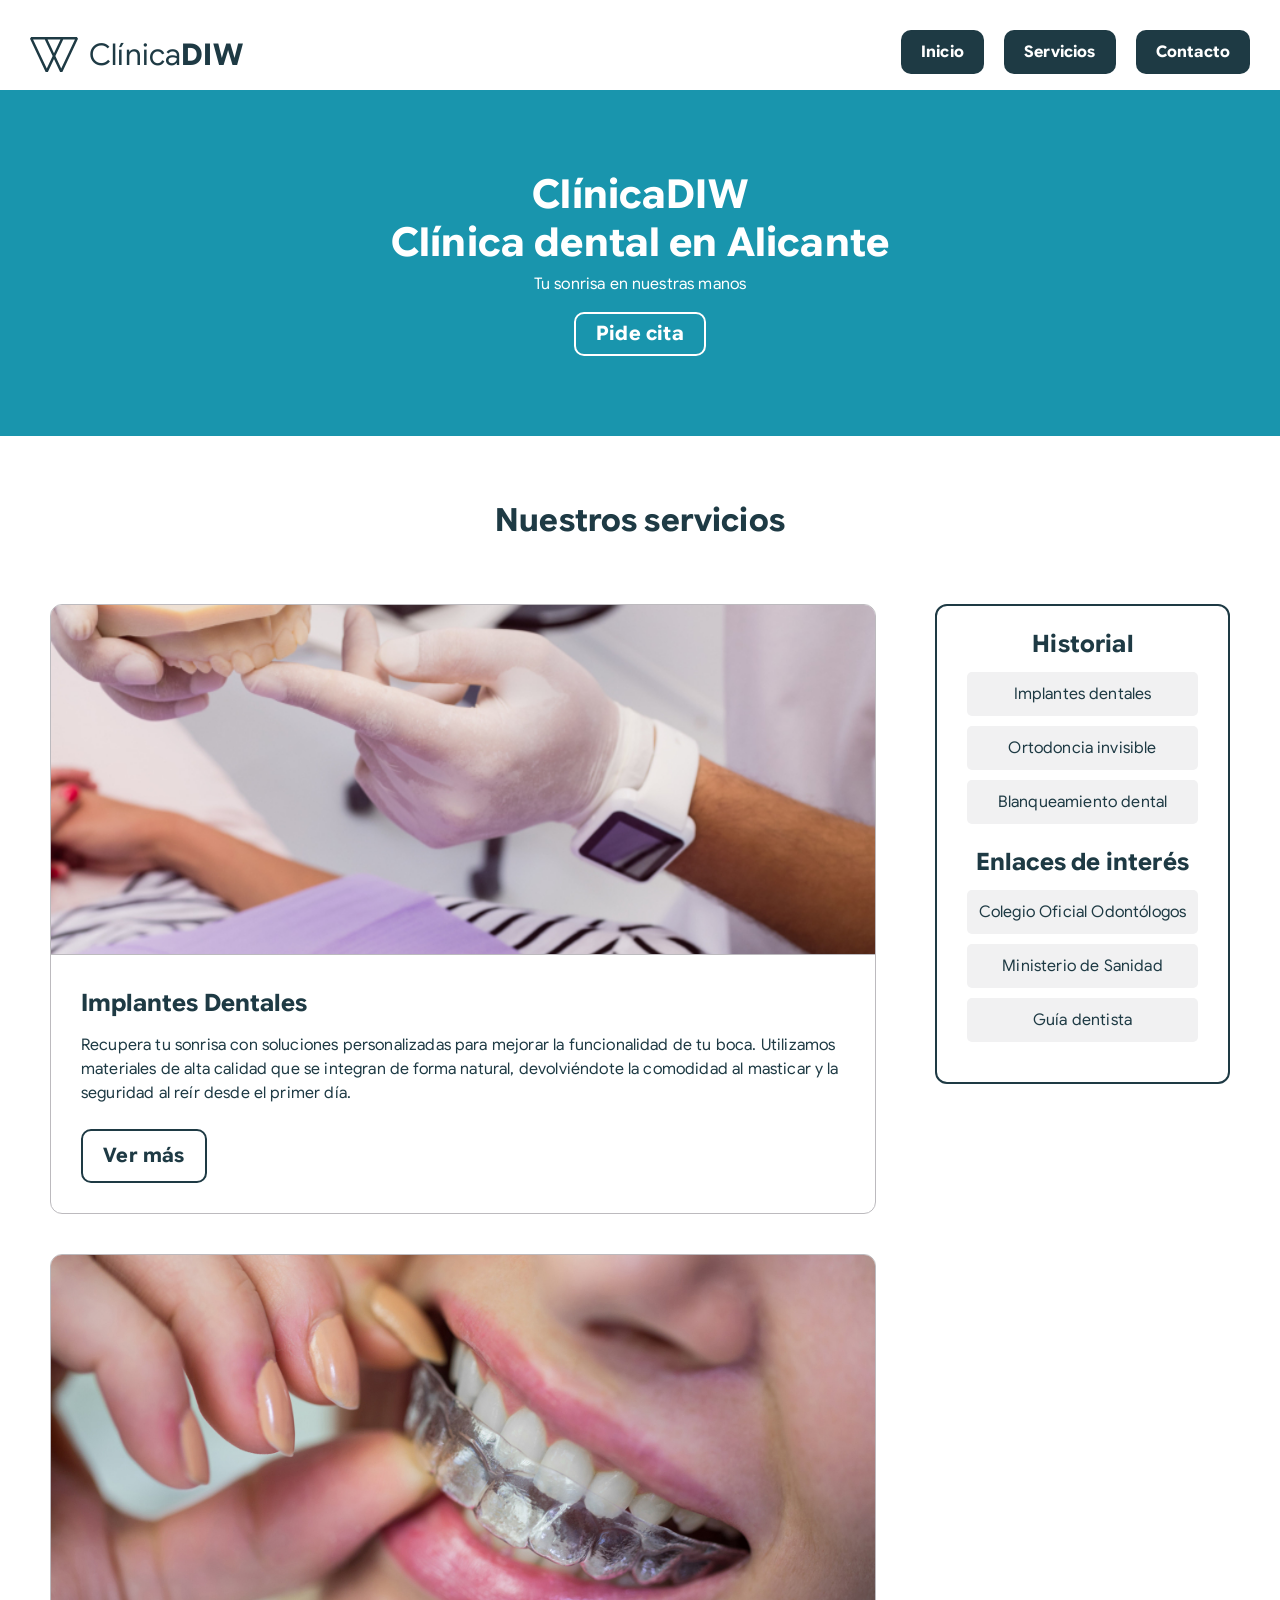
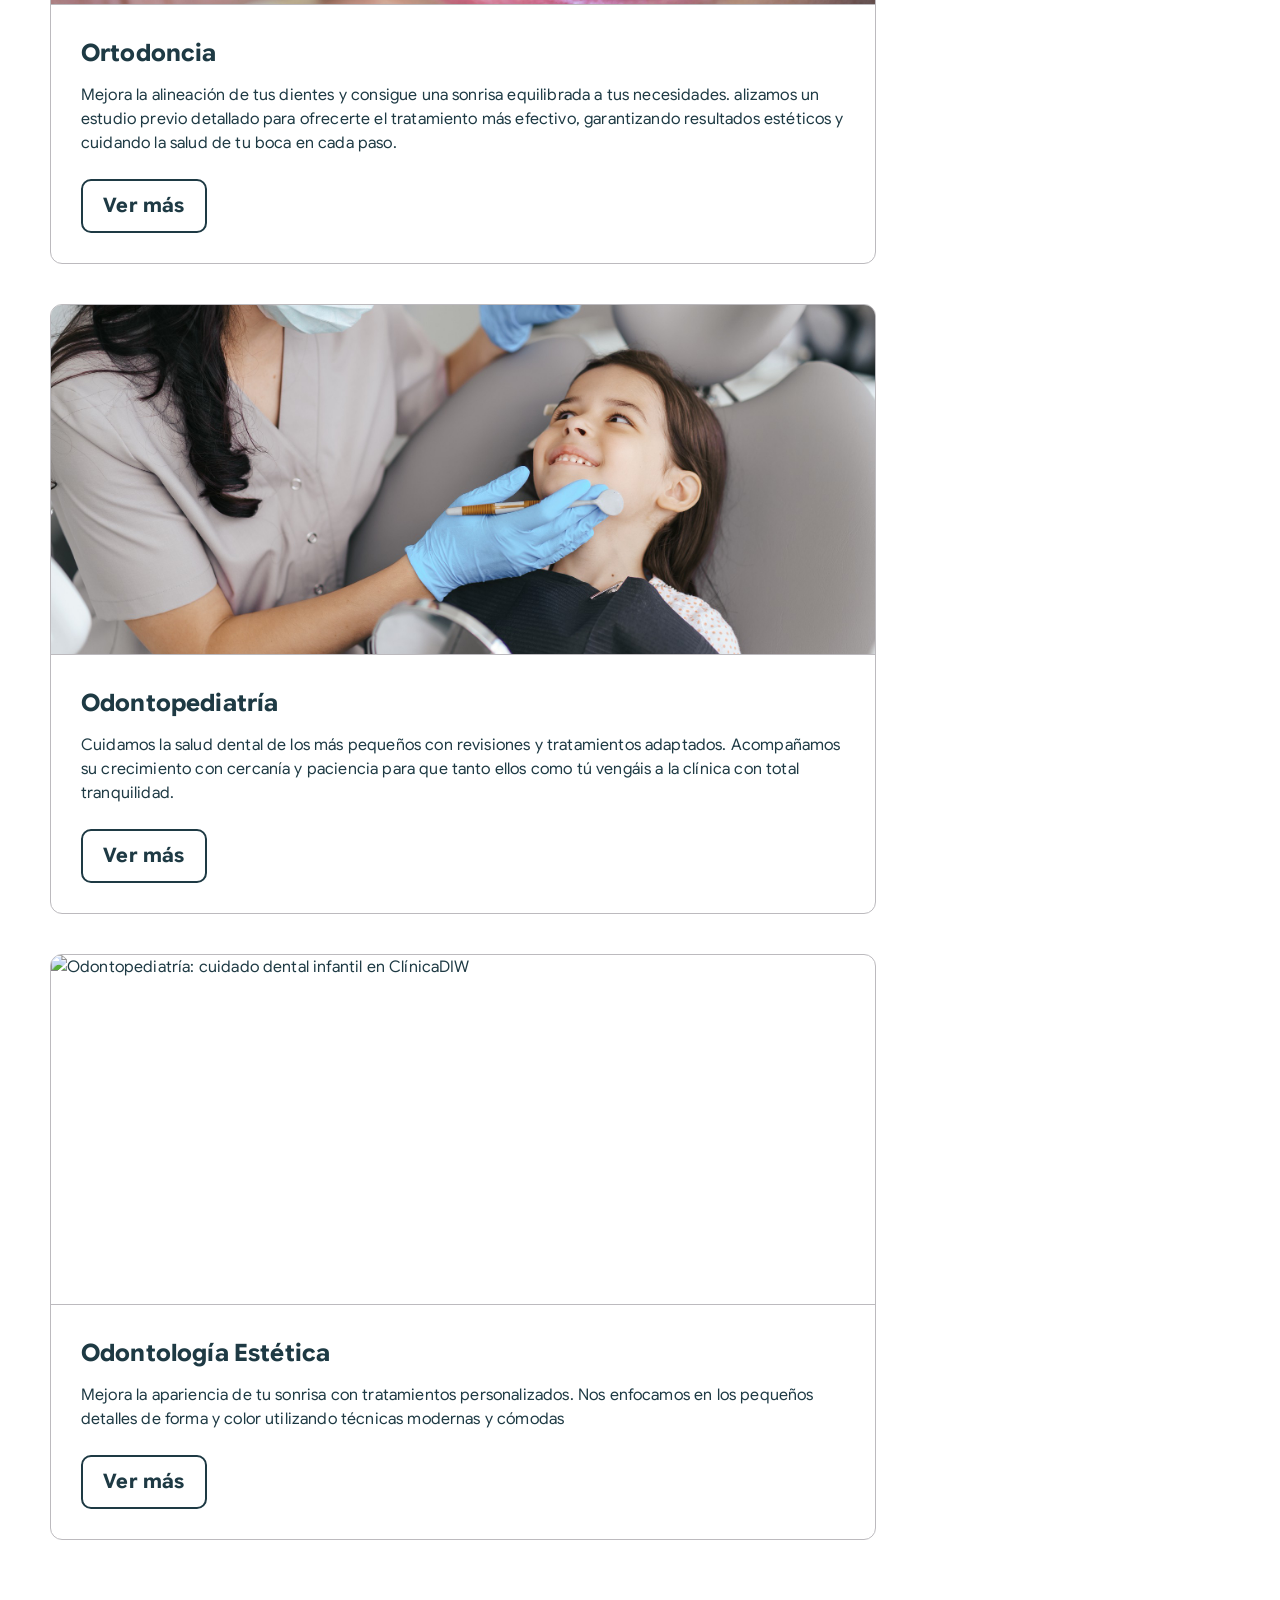
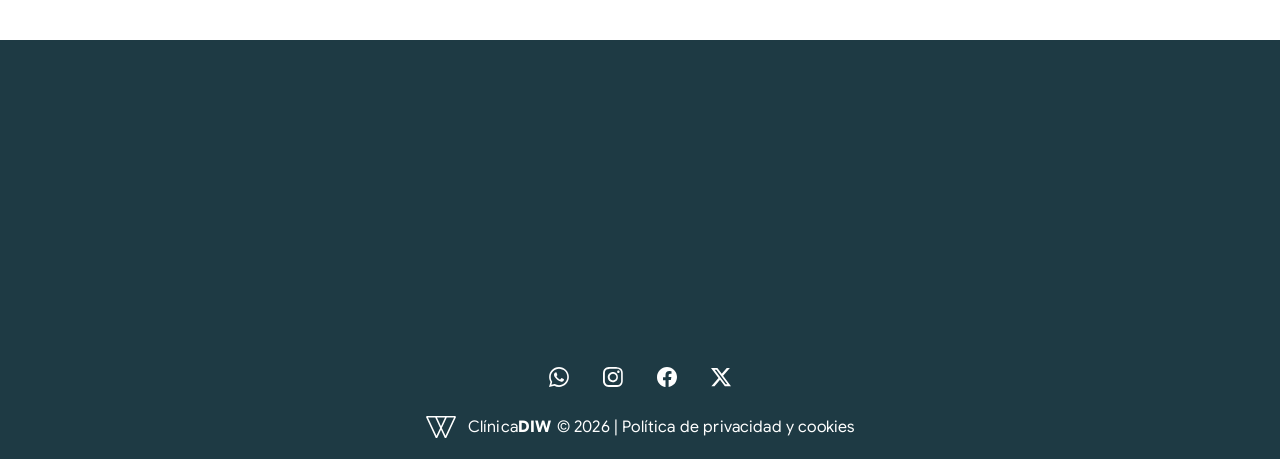
==== commit 8edfc878: "reorganizar la estructura del HTML y CSS antes de la actividad 11.1" ====
--- a/index.html
+++ b/index.html
@@ -21,33 +21,25 @@
         <div class="header__marca">
             <a class="header__logo" href="./index.html">
                 <img class="logo" src="./assets/images/iconClinicaDIW-01.svg" alt="Logotipo de ClínicaDIW">
-                <div class="header__logo--txt">Clínica<span class="diw">DIW</span></div>
+                <div class="header__logo--txt"><span>Clínica</span><span class="diw">DIW</span></div>
             </a>
         </div>
         <nav class="nav__menu">
             <ul>
-                <li><a class="btn__principal" href="./index.html">Inicio</a></li>
-                <li><a class="btn__principal" href="./servicios.html">Servicios</a></li>
-                <li><a class="btn__principal" href="./contacto.html">Contacto</a></li>
+                <li><a class="btn btn__principal" href="./index.html">Inicio</a></li>
+                <li><a class="btn btn__principal" href="./servicios.html">Servicios</a></li>
+                <li><a class="btn btn__principal" href="./contacto.html">Contacto</a></li>
             </ul>
         </nav>
     </header>
     <main>
         <section class="section__hero">
-            <div class="section__hero--container">
-                <div class="section__hero--content">
-                    <h1>ClínicaDIW, clínica dental en Alicante</h1>
-                    <p>Tu sonrisa en nuestras manos</p>
-                    <a class="btn__secundario" href="./contacto.html">Pide cita</a>
-                </div>
-
-                <div class="section__hero--photo">
-                    <img class="section__hero--img" src="./assets/images/imgHero.jpg"
-                        alt="Paciente sonriendo en Clínica DIW, clínica dental en Alicante">
-                </div>
+            <div class="section__hero--content">
+                <h1><span>ClínicaDIW</span><span>Clínica dental en Alicante</span></h1>
+                <p>Tu sonrisa en nuestras manos</p>
+                <a class="btn btn__secundario" href="./contacto.html">Pide cita</a>
             </div>
         </section>
-
         <section class="section__servicios">
             <h2>Nuestros servicios</h2>
             <div>
@@ -60,7 +52,7 @@
                             Utilizamos materiales de alta calidad que se integran de forma natural, devolviéndote la
                             comodidad al masticar y la seguridad al reír desde el primer día.
                         </p>
-                        <a class="btn__verMas" href="./contacto.html">Ver más</a>
+                        <a class="btn btn__verMas" href="./contacto.html">Ver más</a>
                     </div>
                 </article>
 
@@ -72,7 +64,7 @@
                         <p>Mejora la alineación de tus dientes y consigue una sonrisa equilibrada a tus necesidades.
                             alizamos un estudio previo detallado para ofrecerte el tratamiento más efectivo,
                             garantizando resultados estéticos y cuidando la salud de tu boca en cada paso.</p>
-                        <a class="btn__verMas" href="./servicios.html">Ver más</a>
+                        <a class="btn btn__verMas" href="./servicios.html">Ver más</a>
                     </div>
                 </article>
 
@@ -84,7 +76,7 @@
                         <p>Cuidamos la salud dental de los más pequeños con revisiones y tratamientos adaptados.
                             Acompañamos su crecimiento con cercanía y paciencia para que tanto ellos como tú vengáis a
                             la clínica con total tranquilidad.</p>
-                        <a class="btn__verMas" href="./servicios.html">Ver más</a>
+                        <a class="btn btn__verMas" href="./servicios.html">Ver más</a>
                     </div>
                 </article>
 
@@ -95,7 +87,7 @@
                         <h3>Odontología Estética</h3>
                         <p>Mejora la apariencia de tu sonrisa con tratamientos personalizados. Nos enfocamos en los
                             pequeños detalles de forma y color utilizando técnicas modernas y cómodas</p>
-                        <a class="btn__verMas" href="./servicios.html">Ver más</a>
+                        <a class="btn btn__verMas" href="./servicios.html">Ver más</a>
                     </div>
                 </article>
 
@@ -150,13 +142,13 @@
                 </li>
             </ul>
 
-            <div>
-                <a class="footer__conteiner--logo" href="./index.html">
+            <div class="footer__marca">
+                <a class="footer__container--logo" href="./index.html">
                     <img class="footer__logo" src="./assets/images/iconClinicaDIW-03.svg" alt="Logotipo de Clínica DIW">
-                    Clínica<span class="diw">DIW</span>
+                    <span class="footer__logo--txt"><span>Clínica</span><span class="diw">DIW</span></span>
                 </a>
-                © 2026 |
-                <a href="./privacidad.html"> Política de privacidad y cookies</a>
+                <span class="footer__legal">© 2026 | <a href="./privacidad.html">Política de privacidad y
+                        cookies</a></span>
             </div>
         </div>
     </footer>
--- a/assets/css/style.css
+++ b/assets/css/style.css
@@ -1,3 +1,4 @@
+/* ----- FUENTES LOCALES -----*/
 @font-face {
   font-family: 'Google Sans Flex';
   src: url('../webfonts/GoogleSansFlexLight.woff2') format('woff2');
@@ -18,6 +19,8 @@
   font-weight: 700;
   font-style: normal;
 }
+
+/*----- ESTILOS GENERALES ---*/
 
 * {
   margin: 0px;
@@ -46,21 +49,21 @@
 }
 
 h1 {
-  font-size: 2.5em; /* 40px */
+  font-size: 2.5em;
   line-height: 1.2;
 }
 
 h2 {
-  font-size: 2em; /* 32px */
+  font-size: 2em;
 }
 
 h3,
 aside h2 {
-  font-size: 1.5em; /* 24px */
+  font-size: 1.5em;
 }
 
 p {
-  font-size: 1em; /* 16px */
+  font-size: 1em;
   text-indent: 0;
   word-spacing: normal;
 }
@@ -69,7 +72,7 @@
 footer p,
 th,
 td {
-  font-size: 0.875em; /* 14px */
+  font-size: 0.875em;
 }
 
 address {
@@ -77,12 +80,12 @@
 }
 
 caption {
-  font-size: 0.75em; /* 12px */
+  font-size: 0.75em;
 }
 
 main > section > div > a,
 article a {
-  font-size: 1.25em; /* 20px */
+  font-size: 1.25em;
   text-align: center;
   letter-spacing: 0.02em;
 }
@@ -93,7 +96,7 @@
 }
 
 button {
-  font-size: 1.25em; /* 20px */
+  font-size: 1.25em;
 }
 
 input,
@@ -152,7 +155,6 @@
   background-color: #1995ad;
 }
 
-/* 4. Etiquetas de tablas de contenido */
 table {
   background-color: #ffffff;
   border-collapse: collapse;
@@ -183,18 +185,15 @@
 }
 
 td {
-  border-bottom: 1px solid #bcbabe; /* Línea separadora sutil entre las filas de datos */
-}
+  border-bottom: 1px solid #bcbabe;
+}
+
+/*----- ESTILOS HEADER ---*/
 
 header {
   padding: 30px;
 }
 
-.logo {
-  width: 50px;
-  vertical-align: middle;
-}
-
 .header__marca {
   float: left;
 }
@@ -204,7 +203,7 @@
 }
 
 .header__logo {
-  font-size: 1.875em; /* 30px */
+  font-size: 1.875em;
   display: inline-block;
   vertical-align: middle;
   margin-right: 8px;
@@ -214,14 +213,13 @@
   width: 48px;
   height: auto;
   vertical-align: middle;
-  margin-right: 4px; /* separación entre el icono y el texto */
+  margin-right: 4px;
 }
 
 .header__logo--txt {
   display: inline-block;
   vertical-align: middle;
   margin-top: 3px;
-  list-style: none;
 }
 
 .diw {
@@ -237,17 +235,19 @@
   margin-right: 0;
 }
 
-img {
-  width: 100px;
-}
-
-.btn__principal {
-  display: inline-block;
-  padding: 10px 20px;
-  background-color: #1e3a44;
-  color: #ffffff;
+/*----- ESTILOS BOTONES ------*/
+
+.btn {
+  display: inline-block;
   border-radius: 10px;
   font-weight: 700;
+  border-radius: 10px;
+  padding: 10px 20px;
+}
+
+.btn__principal {
+  background-color: #1e3a44;
+  color: #ffffff;
 }
 
 .btn__principal:hover {
@@ -255,28 +255,20 @@
 }
 
 .btn__secundario {
-  display: inline-block;
-  padding: 10px 20px;
   background-color: transparent;
-  color: #1e3a44;
-  border-radius: 10px;
-  border: 2px solid #1e3a44;
-  font-weight: 700;
+  color: #ffffff;
+  border: 2px solid #ffffff;
 }
 
 .btn__secundario:hover {
   background-color: #1e3a44;
+  border: 2px solid #1e3a44;
   color: #ffffff;
 }
 
 .btn__verMas {
-  display: inline-block;
-  padding: 10px 24px;
   color: #1e3a44;
   border: 2px solid #1e3a44;
-  border-radius: 10px;
-  font-weight: 700;
-  text-decoration: none;
 }
 
 .btn__verMas:hover {
@@ -284,54 +276,37 @@
   border-color: #a1d6e2;
 }
 
+/*----- ESTILOS SECCIÓN HERO ------*/
+
 main {
   padding-top: 30px;
 }
 
 .section__hero {
   width: 100%;
-  display: inline-block;
-}
-
-.section__hero--container {
+}
+
+.section__hero--content {
   background-color: #1995ad;
-  padding: 30px 40px;
-  overflow: hidden;
-  height: 100vh;
-}
-
-/* Texto */
-
-.section__hero--content {
-  width: 400px;
-  float: left;
-  padding-top: 65px;
-  padding-left: 80px;
+  padding: 80px 0;
+  color: #ffffff;
+  text-align: center;
+  line-height: 1;
 }
 
 .section__hero--content h1 {
-  font-size: 55px;
+  margin-bottom: 10px;
+}
+
+.section__hero h1 span {
+  display: block;
 }
 
 .section__hero--content p {
-  font-size: 25px;
-}
-
-/* Fotografía */
-
-.section__hero--photo {
-  float: right;
-  text-align: center;
-}
-
-.section__hero--img {
-  display: block;
-  width: 100%;
-  max-width: 650px;
-  height: auto;
-  margin: 0 auto;
-  border-radius: 30px;
-}
+  margin-bottom: 20px;
+}
+
+/*----- SECCIÓN SERVICIOS ------*/
 
 .section__servicios {
   overflow: hidden;
@@ -347,6 +322,8 @@
   float: left;
   width: 70%;
 }
+
+/*------ ESTILOS ASIDE ------*/
 
 .section__servicios aside {
   float: right;
@@ -378,7 +355,8 @@
   background-color: #a1d6e2;
 }
 
-/* Estilo de la tarjeta (Card) a tamaño completo */
+/*------ ESTILOS ARTÍCULOS -----*/
+
 .section__servicios article {
   display: block;
   width: 100%;
@@ -397,20 +375,21 @@
   border-bottom: 1px solid #bcbabe; /* Línea para separar la foto del texto[cite: 13, 25] */
 }
 
-/* Contenedor del texto y botón dentro de la tarjeta */
 .section__servicios article > div:last-child {
-  padding: 30px; /* Relleno amplio para que respire bien el texto */
+  padding: 30px;
 }
 
 .section__servicios article h3 {
   margin-bottom: 12px;
-  font-size: 1.5em; /* 24px - Un poco más grande al tener más espacio visual */
+  font-size: 1.5em;
 }
 
 .section__servicios article p {
   margin-bottom: 24px;
-  color: #1e3a44; /*[cite: 12] */
-}
+  color: #1e3a44;
+}
+
+/*------ ESTILOS FOOTER ------*/
 
 .footer__info {
   padding: 20px;
@@ -430,12 +409,27 @@
   margin-bottom: 20px;
 }
 
-.footer__conteiner--logo {
+.footer__marca {
   display: inline;
-  vertical-align: middle;
+}
+
+.footer__container--logo {
+  display: inline-block;
+  vertical-align: middle;
+  margin-right: 0.08em;
 }
 
 .footer__logo {
   width: 30px;
   vertical-align: middle;
-}
+  margin-right: 8px;
+}
+
+.footer__logo--txt {
+  display: inline-block;
+  vertical-align: middle;
+}
+
+.footer__legal {
+  vertical-align: middle;
+}
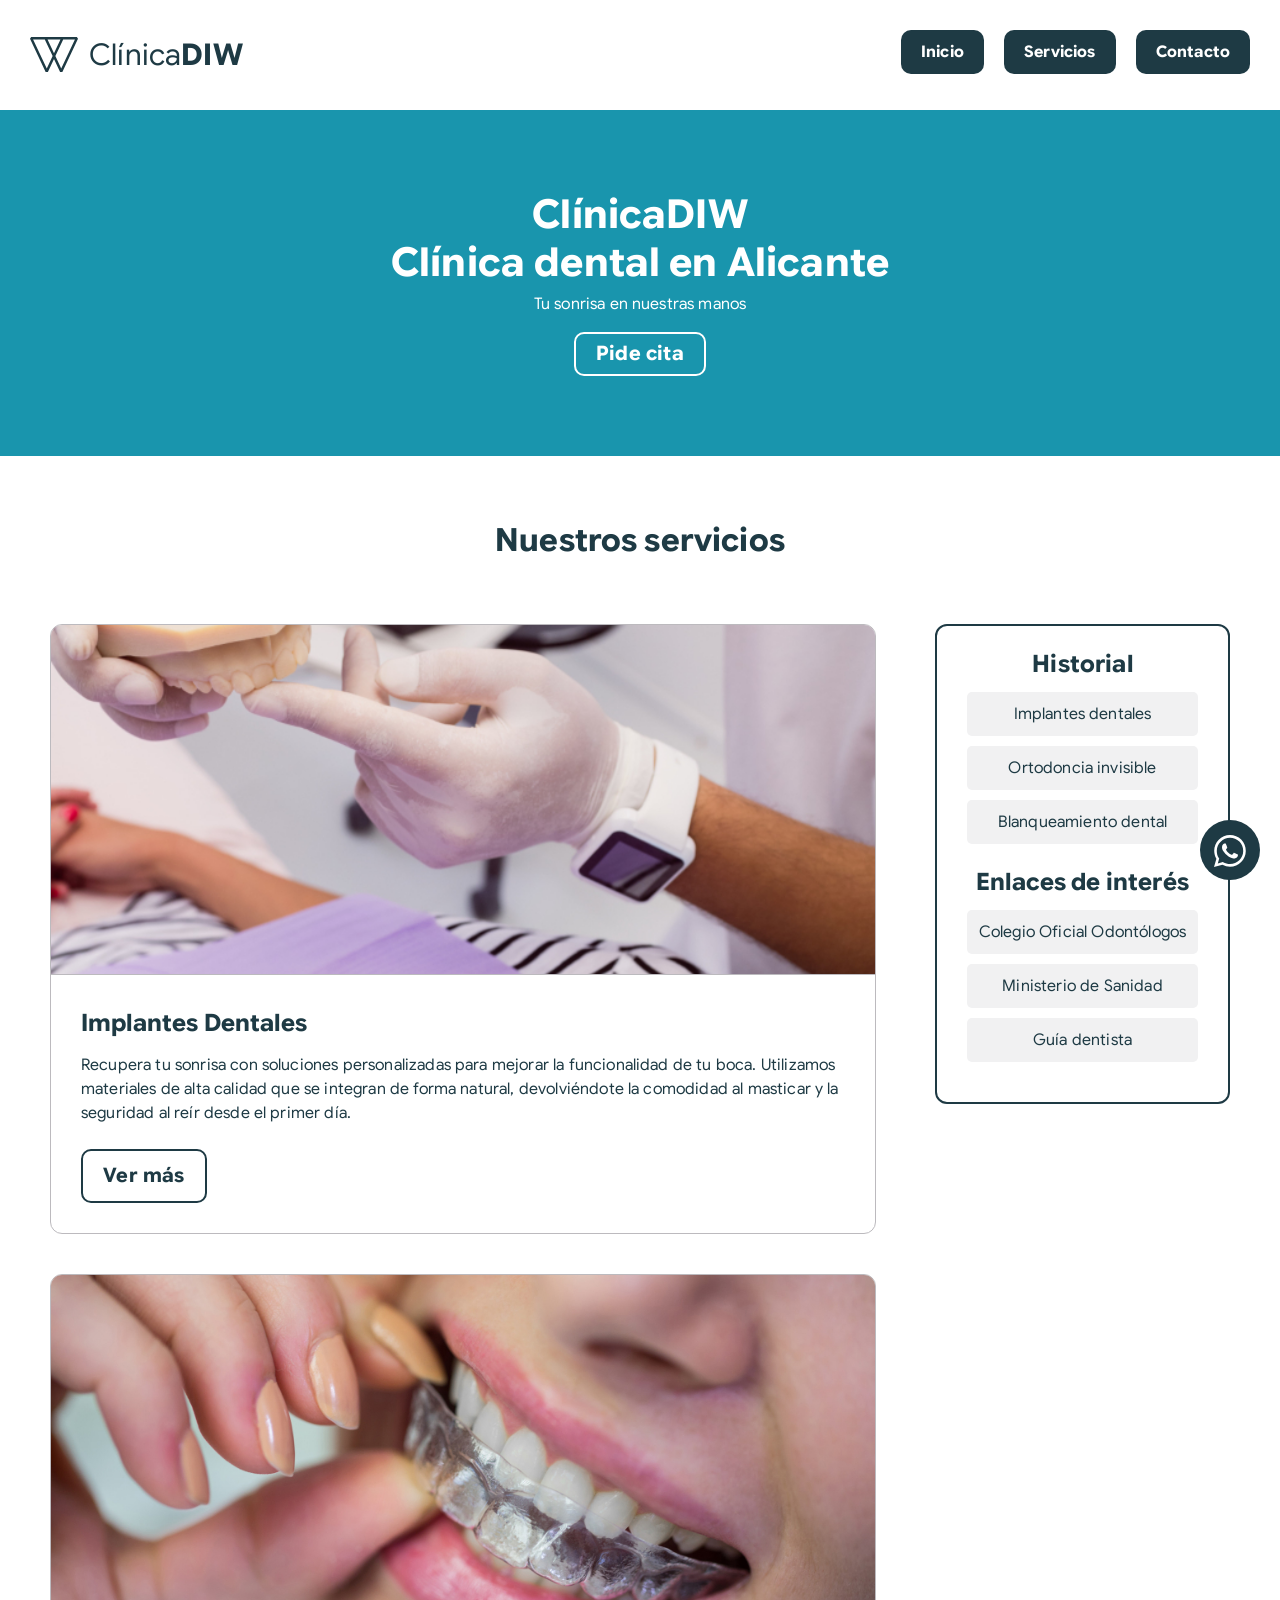
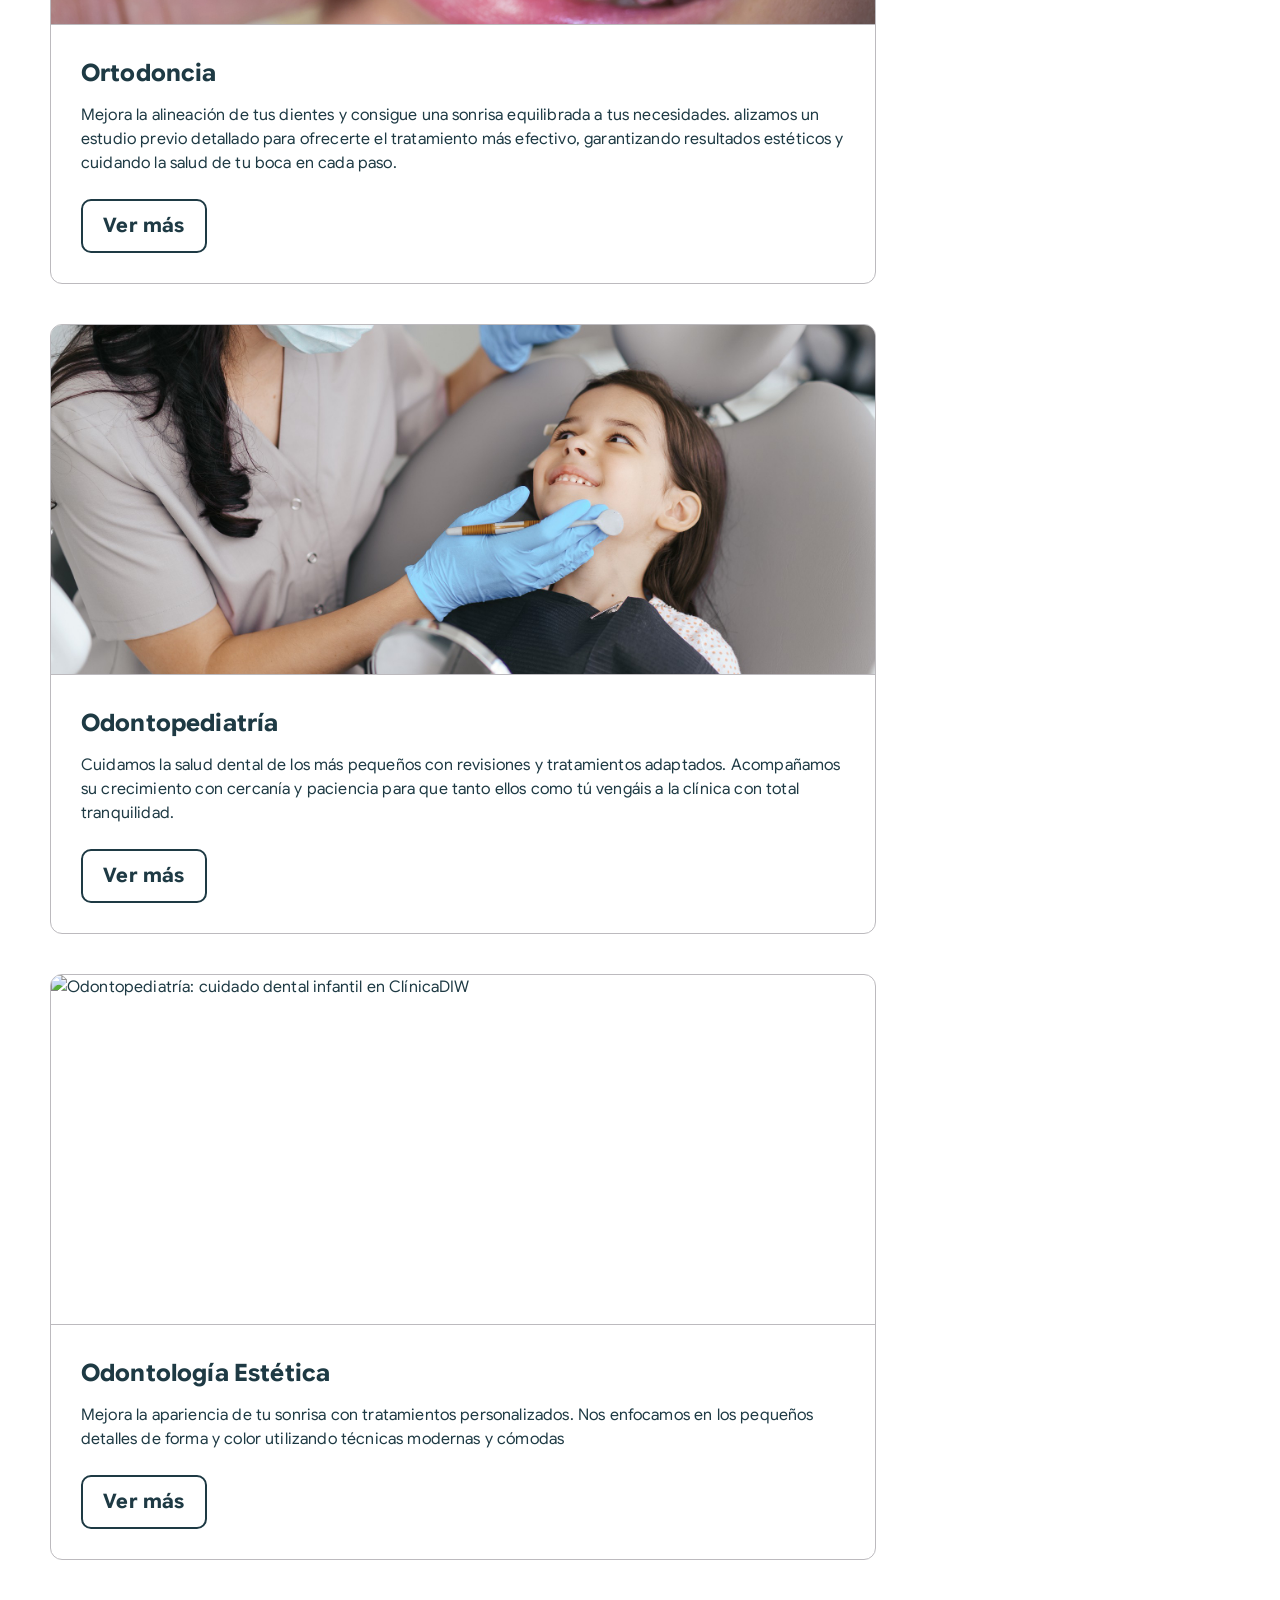
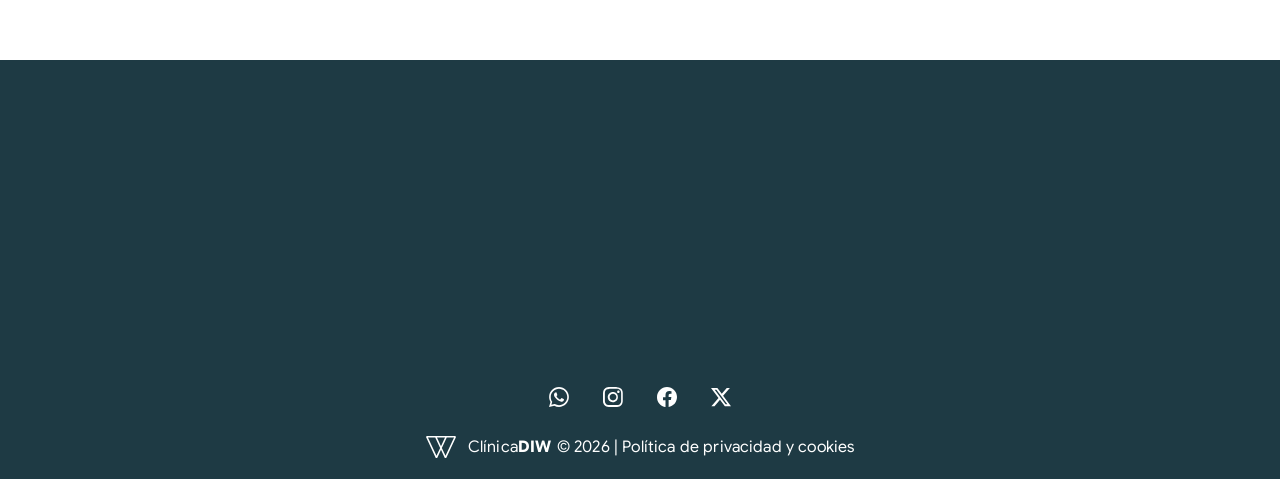
==== commit c37de381: "Actividad 12.1: menú fijo y botón flotante de WhatsApp" ====
--- a/index.html
+++ b/index.html
@@ -152,6 +152,9 @@
             </div>
         </div>
     </footer>
+    <a class="iconWhatsapp" href="https://www.whatsapp.com/?lang=es" rel="nofollow">
+        <img src="./assets/images/whatsapp.svg" alt="WhatsApp">
+    </a>
 </body>
 
 </html>
--- a/assets/css/style.css
+++ b/assets/css/style.css
@@ -37,6 +37,7 @@
   color: #1e3a44; /* color base: lo heredan títulos, párrafos, address, caption y span */
   line-height: 1.5;
   letter-spacing: 0.01em;
+  padding-top: 80px;
 }
 
 h1,
@@ -77,10 +78,6 @@
 
 address {
   font-style: normal;
-}
-
-caption {
-  font-size: 0.75em;
 }
 
 main > section > div > a,
@@ -155,6 +152,8 @@
   background-color: #1995ad;
 }
 
+/*------ ESTILOS TABLAS GENERALES ------*/
+
 table {
   background-color: #ffffff;
   border-collapse: collapse;
@@ -162,14 +161,15 @@
 }
 
 caption {
-  text-align: left;
+  font-size: 1em;
+  text-align: center;
   padding-bottom: 16px;
   font-weight: 700;
 }
 
 th,
 td {
-  text-align: left;
+  text-align: center;
   padding: 16px;
   border-left: none;
   border-right: none;
@@ -188,9 +188,18 @@
   border-bottom: 1px solid #bcbabe;
 }
 
+tr:last-child td {
+  border-bottom: 0px;
+}
+
 /*----- ESTILOS HEADER ---*/
 
 header {
+  position: fixed;
+  top: 0;
+  left: 0;
+  width: 100%;
+  z-index: 1000; /* por encima del resto del contenido */
   padding: 30px;
 }
 
@@ -433,3 +442,40 @@
 .footer__legal {
   vertical-align: middle;
 }
+
+/*------ ESTILOS PÁGINA SERVICIOS ------*/
+
+.section__servicios--encabezado {
+  text-align: center;
+  padding: 80px 0;
+}
+
+.section__servivios--tabla {
+  width: 600px;
+  margin: 0 auto;
+  margin-bottom: 50px;
+}
+
+/*------ ESTILOS ICÓNO WHATSAPP -----*/
+
+.iconWhatsapp {
+  position: fixed;
+  right: 20px;
+  bottom: 20px;
+  z-index: 1000;
+  width: 60px;
+  height: 60px;
+  border-radius: 50%;
+  background-color: #1e3a44;
+  text-align: center;
+  line-height: 60px;
+}
+
+.iconWhatsapp img {
+  width: 32px;
+  vertical-align: middle;
+}
+
+.iconWhatsapp:hover {
+  background-color: #1995ad;
+}
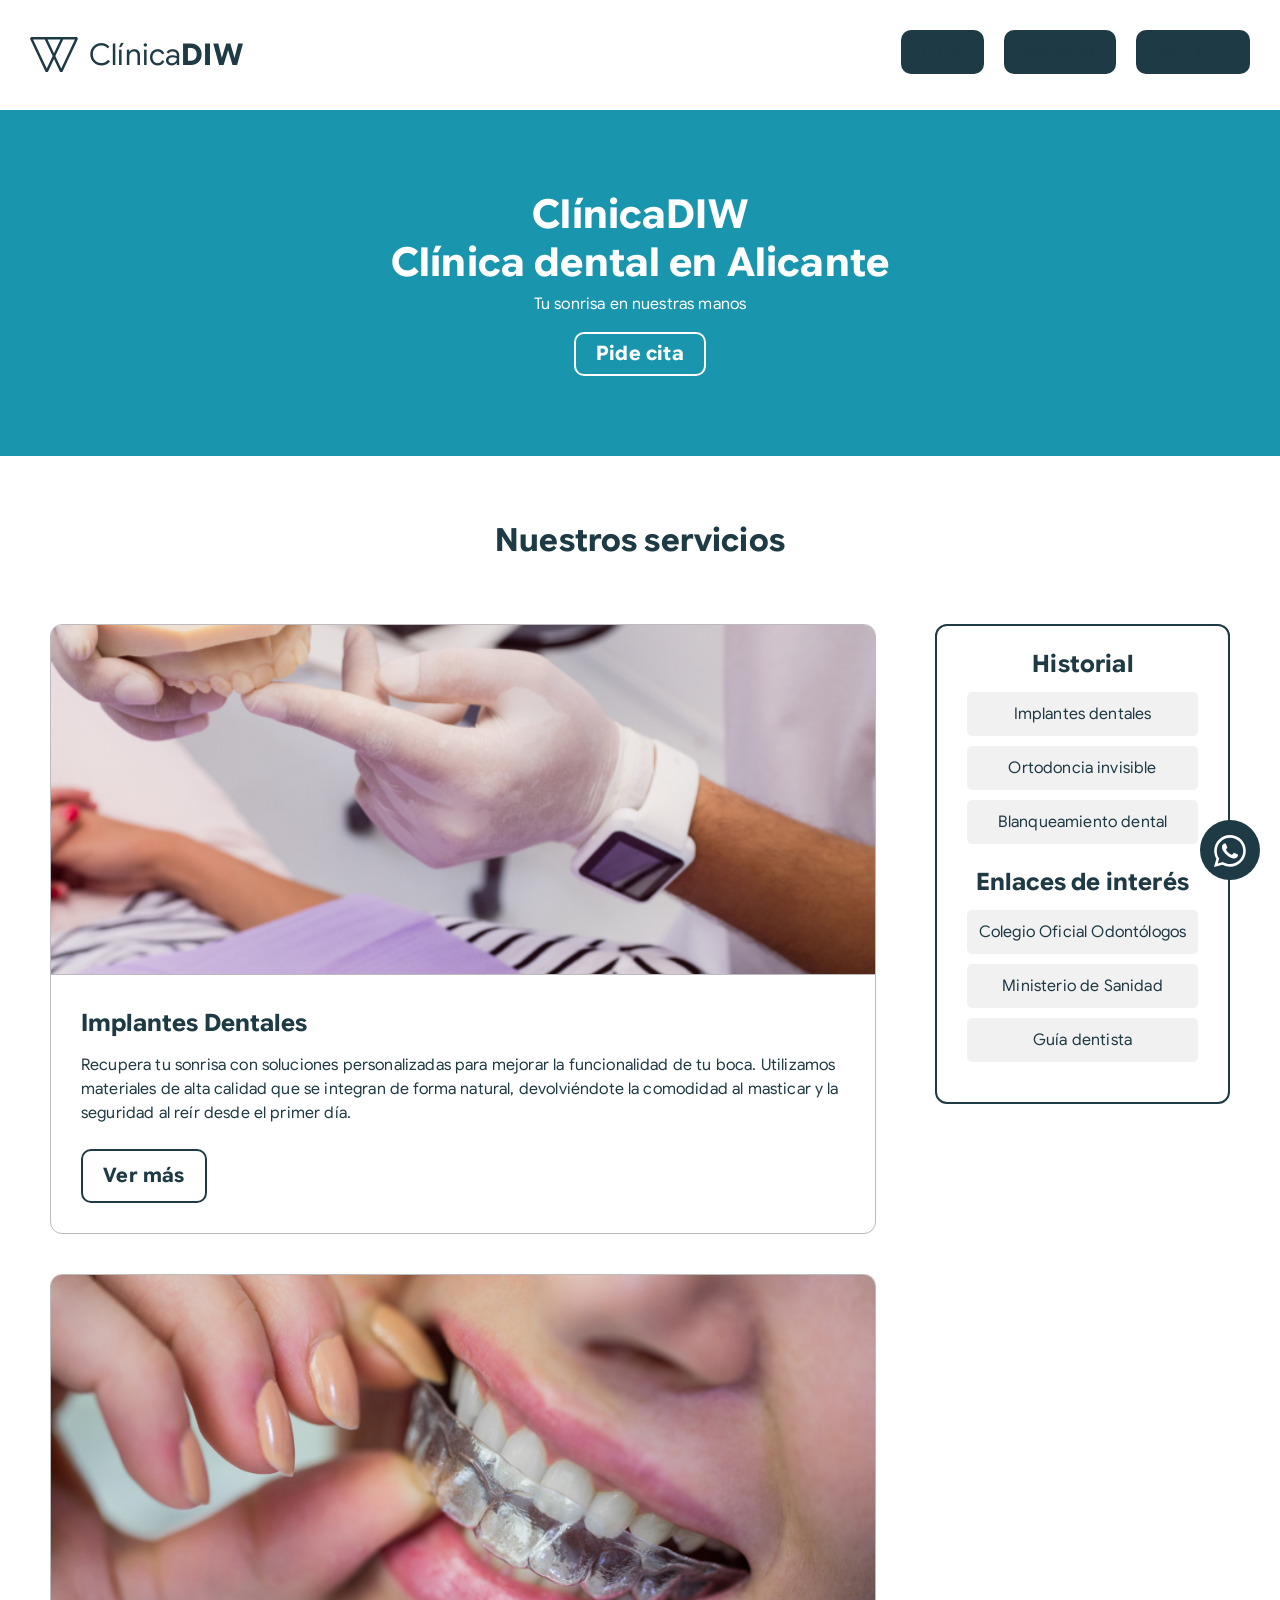
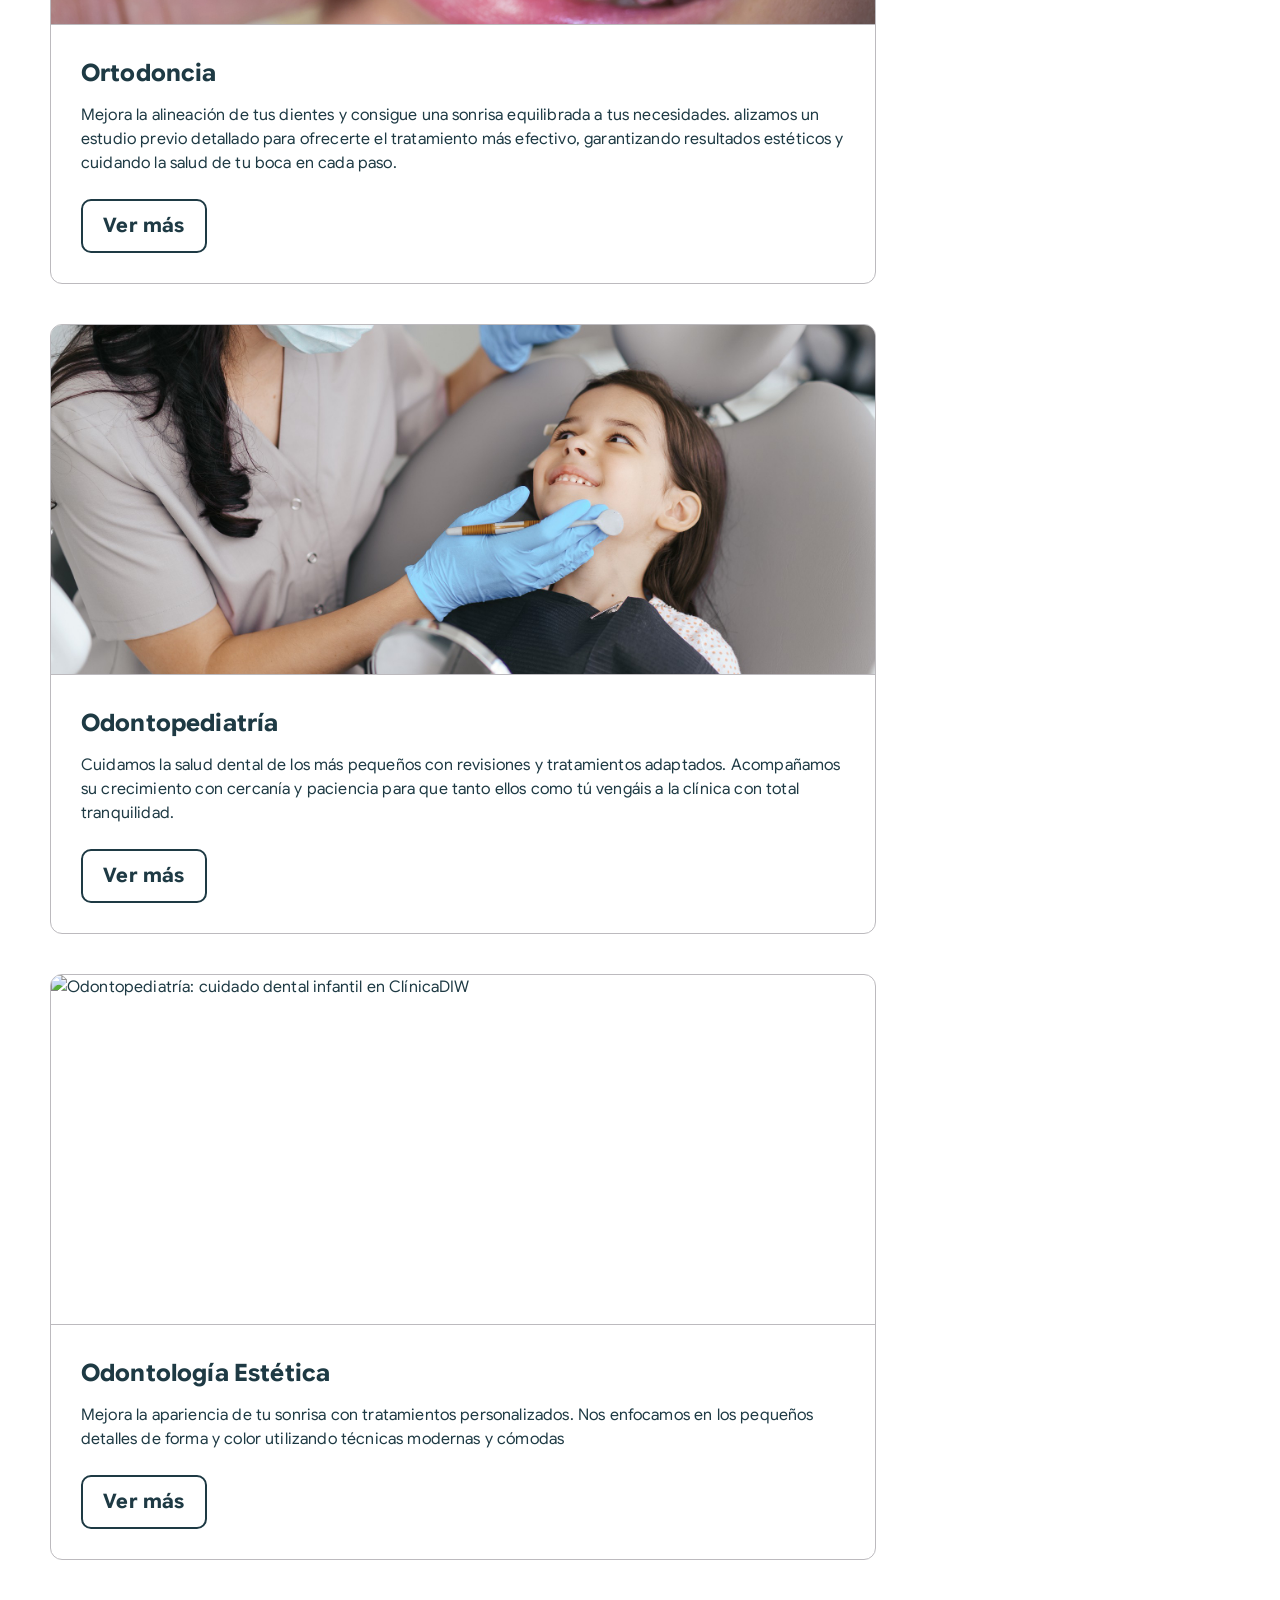
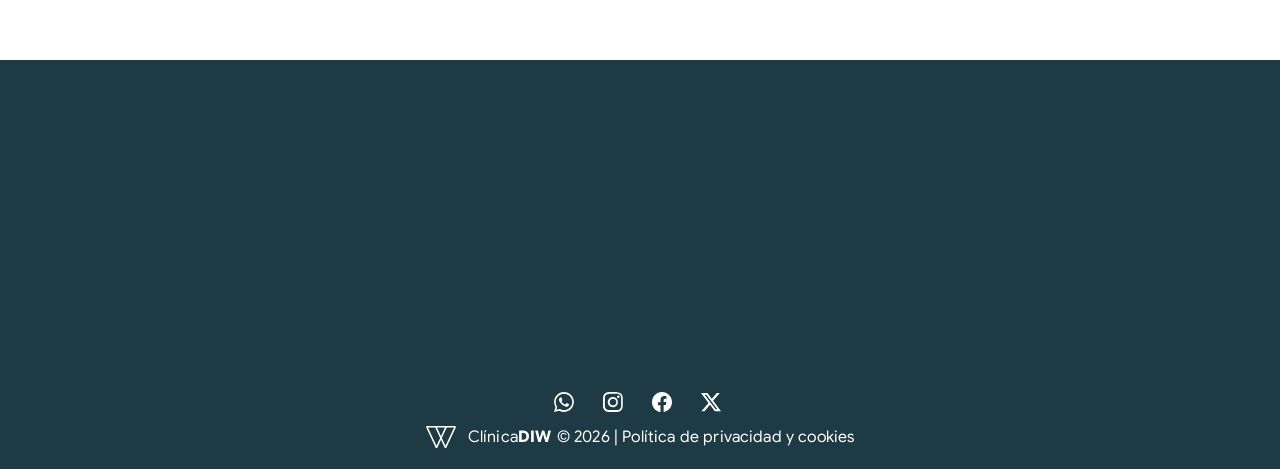
==== commit e0277f68: "Actividad 13.1: añade estilos en filas de tabla y estados de enlaces" ====
--- a/index.html
+++ b/index.html
@@ -95,15 +95,17 @@
             <aside>
                 <h3>Historial</h3>
                 <ul>
-                    <li><a href="./servicios.html">Implantes dentales</a></li>
-                    <li><a href="./servicios.html">Ortodoncia invisible</a></li>
-                    <li><a href="./servicios.html">Blanqueamiento dental</a></li>
+                    <li><a class="aside__enlace" target="_blank" href="./servicios.html">Implantes dentales</a></li>
+                    <li><a class="aside__enlace" target="_blank" href="./servicios.html">Ortodoncia invisible</a></li>
+                    <li><a class="aside__enlace" target="_blank" href="./servicios.html">Blanqueamiento dental</a></li>
                 </ul>
                 <h3>Enlaces de interés</h3>
                 <ul>
-                    <li><a href="https://coea.es/">Colegio Oficial Odontólogos</a></li>
-                    <li><a href="https://www.sanidad.gob.es">Ministerio de Sanidad</a></li>
-                    <li><a href="https://guiadentistas.es">Guía dentista</a></li>
+                    <li><a class="aside__enlace" target="_blank" href="https://coea.es/">Colegio Oficial Odontólogos</a>
+                    </li>
+                    <li><a class="aside__enlace" target="_blank" href="https://www.sanidad.gob.es">Ministerio de
+                            Sanidad</a></li>
+                    <li><a class="aside__enlace" target="_blank" href="https://guiadentistas.es">Guía dentista</a></li>
 
                 </ul>
             </aside>
@@ -121,22 +123,22 @@
         <div class="footer__info">
             <ul>
                 <li>
-                    <a href="https://www.whatsapp.com/?lang=es" rel="nofollow">
+                    <a class="footer__iconSocial" href="https://www.whatsapp.com/?lang=es" rel="nofollow">
                         <img class="footer__social" src="./assets/images/whatsapp.svg" alt="WhatsApp">
                     </a>
                 </li>
                 <li>
-                    <a href="https://www.instagram.com/" rel="nofollow">
+                    <a class="footer__iconSocial" href="https://www.instagram.com/" rel="nofollow">
                         <img class="footer__social" src="./assets/images/instagram.svg" alt="Instagram">
                     </a>
                 </li>
                 <li>
-                    <a href="https://www.facebook.com/" rel="nofollow">
+                    <a class="footer__iconSocial" href="https://www.facebook.com/" rel="nofollow">
                         <img class="footer__social" src="./assets/images/facebook.svg" alt="Facebook">
                     </a>
                 </li>
                 <li>
-                    <a href="https://x.com/?lang=es" rel="nofollow">
+                    <a class="footer__iconSocial" href="https://x.com/?lang=es" rel="nofollow">
                         <img class="footer__social" src="./assets/images/twitter-x.svg" alt="X">
                     </a>
                 </li>
@@ -147,7 +149,7 @@
                     <img class="footer__logo" src="./assets/images/iconClinicaDIW-03.svg" alt="Logotipo de Clínica DIW">
                     <span class="footer__logo--txt"><span>Clínica</span><span class="diw">DIW</span></span>
                 </a>
-                <span class="footer__legal">© 2026 | <a href="./privacidad.html">Política de privacidad y
+                <span class="footer__legal">© 2026 | <a href="./privacidad-cookies.html">Política de privacidad y
                         cookies</a></span>
             </div>
         </div>
--- a/assets/css/style.css
+++ b/assets/css/style.css
@@ -118,38 +118,11 @@
   text-align: center;
 }
 
-a {
-  color: #1e3a44;
-  text-decoration: none;
-}
-
-footer p,
-footer a,
-footer span {
-  color: #ffffff;
-  text-decoration: none;
-}
-
-footer a:hover {
-  color: #a1d6e2;
-  background-color: transparent;
-}
-
 input,
 textarea {
   background-color: #ffffff;
   color: #1e3a44;
   border: 1px solid #bcbabe;
-}
-
-button {
-  background-color: #1e3a44;
-  color: #ffffff;
-  border: none;
-}
-
-button:hover {
-  background-color: #1995ad;
 }
 
 /*------ ESTILOS TABLAS GENERALES ------*/
@@ -190,6 +163,222 @@
 
 tr:last-child td {
   border-bottom: 0px;
+}
+
+/* Filas de la tabla */
+thead tr:first-child {
+  background-color: #1e3a44;
+}
+
+thead tr:first-child th {
+  color: #ffffff;
+}
+
+tbody tr:nth-child(odd) {
+  background-color: #ffffff;
+}
+
+tbody tr:nth-child(even) {
+  background-color: #f1f1f2;
+}
+
+/*----- ESTILOS BOTONES Y ENLACES ------*/
+
+a {
+  color: #1e3a44;
+  text-decoration: none;
+}
+
+main p a:link {
+  color: #1e3a44;
+  text-decoration: underline;
+}
+
+main p a:visited {
+  color: #1995ad;
+}
+
+main p a:hover {
+  background-color: #a1d6e2;
+}
+
+main p a:active {
+  background-color: #1995ad;
+  color: #ffffff;
+}
+
+footer p,
+footer a,
+footer span {
+  color: #ffffff;
+  text-decoration: none;
+}
+
+footer a:hover {
+  color: #a1d6e2;
+}
+
+footer a:active {
+  color: #bcbabe;
+}
+
+footer a:hover {
+  color: #a1d6e2;
+  background-color: transparent;
+}
+
+button {
+  background-color: #1e3a44;
+  color: #ffffff;
+  border: none;
+}
+
+button:hover {
+  background-color: #1995ad;
+}
+
+.btn {
+  display: inline-block;
+  border-radius: 10px;
+  font-weight: 700;
+  border-radius: 10px;
+  padding: 10px 20px;
+}
+
+.btn__principal {
+  background-color: #1e3a44;
+  color: #ffffff;
+}
+
+.btn__principal:link,
+.btn__principal:visited {
+  background-color: #1e3a44;
+  color: #ffffff;
+}
+
+.btn__principal:hover {
+  background-color: #1995ad;
+}
+
+.btn__principal:active,
+.btn__principal:link {
+  color: #1e3a44;
+}
+
+.btn__secundario {
+  background-color: transparent;
+  color: #ffffff;
+  border: 2px solid #ffffff;
+}
+
+.btn__secundario:link,
+.btn__secundario:visited {
+  color: #ffffff;
+}
+
+.btn__secundario:hover {
+  background-color: #1e3a44;
+  border: 2px solid #1e3a44;
+  color: #ffffff;
+}
+
+.btn__secundario:active {
+  background-color: #1995ad;
+  border-color: #1e3a44;
+  color: #1e3a44;
+}
+
+.btn__verMas {
+  color: #1e3a44;
+  border: 2px solid #1e3a44;
+}
+
+.btn__verMas:link,
+.btn__verMas:visited {
+  color: #1e3a44;
+}
+
+.btn__verMas:hover {
+  background-color: #a1d6e2;
+  border-color: #a1d6e2;
+}
+
+.aside__enlace {
+  display: block;
+  padding: 10px;
+  background-color: #f1f1f2;
+  color: #1e3a44;
+  border-radius: 5px;
+}
+
+.aside__enlace:link {
+  color: #1e3a44;
+}
+
+.aside__enlace:visited {
+  color: #1995ad;
+}
+
+.aside__enlace:hover {
+  background-color: #a1d6e2;
+}
+
+.aside__enlace:active {
+  background-color: #1995ad;
+  color: #ffffff;
+}
+
+.footer__iconSocial {
+  display: inline-block;
+  padding: 5px 10px;
+  margin-right: 5px;
+}
+
+.footer__iconSocial:link,
+.footer__iconSocial:visited {
+  background-color: transparent;
+}
+
+.footer__iconSocial:hover {
+  background-color: #1995ad;
+  border-radius: 50%;
+}
+
+.footer__iconSocial:active {
+  background-color: #bcbabe;
+}
+
+footer a:link,
+footer a:visited {
+  color: #ffffff;
+}
+
+/*------ ESTILOS ICÓNO WHATSAPP -----*/
+
+.iconWhatsapp {
+  position: fixed;
+  right: 20px;
+  bottom: 20px;
+  z-index: 1000;
+  width: 60px;
+  height: 60px;
+  border-radius: 50%;
+  background-color: #1e3a44;
+  text-align: center;
+  line-height: 60px;
+}
+
+.iconWhatsapp img {
+  width: 32px;
+  vertical-align: middle;
+}
+
+.iconWhatsapp:hover {
+  background-color: #1995ad;
+}
+
+.iconWhatsapp:active {
+  background-color: #bcbabe;
 }
 
 /*----- ESTILOS HEADER ---*/
@@ -244,47 +433,6 @@
   margin-right: 0;
 }
 
-/*----- ESTILOS BOTONES ------*/
-
-.btn {
-  display: inline-block;
-  border-radius: 10px;
-  font-weight: 700;
-  border-radius: 10px;
-  padding: 10px 20px;
-}
-
-.btn__principal {
-  background-color: #1e3a44;
-  color: #ffffff;
-}
-
-.btn__principal:hover {
-  background-color: #1995ad;
-}
-
-.btn__secundario {
-  background-color: transparent;
-  color: #ffffff;
-  border: 2px solid #ffffff;
-}
-
-.btn__secundario:hover {
-  background-color: #1e3a44;
-  border: 2px solid #1e3a44;
-  color: #ffffff;
-}
-
-.btn__verMas {
-  color: #1e3a44;
-  border: 2px solid #1e3a44;
-}
-
-.btn__verMas:hover {
-  background-color: #a1d6e2;
-  border-color: #a1d6e2;
-}
-
 /*----- ESTILOS SECCIÓN HERO ------*/
 
 main {
@@ -350,18 +498,6 @@
 
 .section__servicios aside li {
   margin-bottom: 10px;
-}
-
-.section__servicios aside a {
-  display: block;
-  padding: 10px;
-  background-color: #f1f1f2;
-  color: #1e3a44;
-  border-radius: 5px;
-}
-
-.section__servicios aside a:hover {
-  background-color: #a1d6e2;
 }
 
 /*------ ESTILOS ARTÍCULOS -----*/
@@ -406,16 +542,11 @@
 
 .footer__info ul li {
   display: inline;
-}
-
-.footer__info ul a {
-  display: inline-block;
-  padding: 0px 15px;
+  margin-bottom: 10px;
 }
 
 .footer__social {
   width: 20px;
-  margin-bottom: 20px;
 }
 
 .footer__marca {
@@ -455,27 +586,3 @@
   margin: 0 auto;
   margin-bottom: 50px;
 }
-
-/*------ ESTILOS ICÓNO WHATSAPP -----*/
-
-.iconWhatsapp {
-  position: fixed;
-  right: 20px;
-  bottom: 20px;
-  z-index: 1000;
-  width: 60px;
-  height: 60px;
-  border-radius: 50%;
-  background-color: #1e3a44;
-  text-align: center;
-  line-height: 60px;
-}
-
-.iconWhatsapp img {
-  width: 32px;
-  vertical-align: middle;
-}
-
-.iconWhatsapp:hover {
-  background-color: #1995ad;
-}
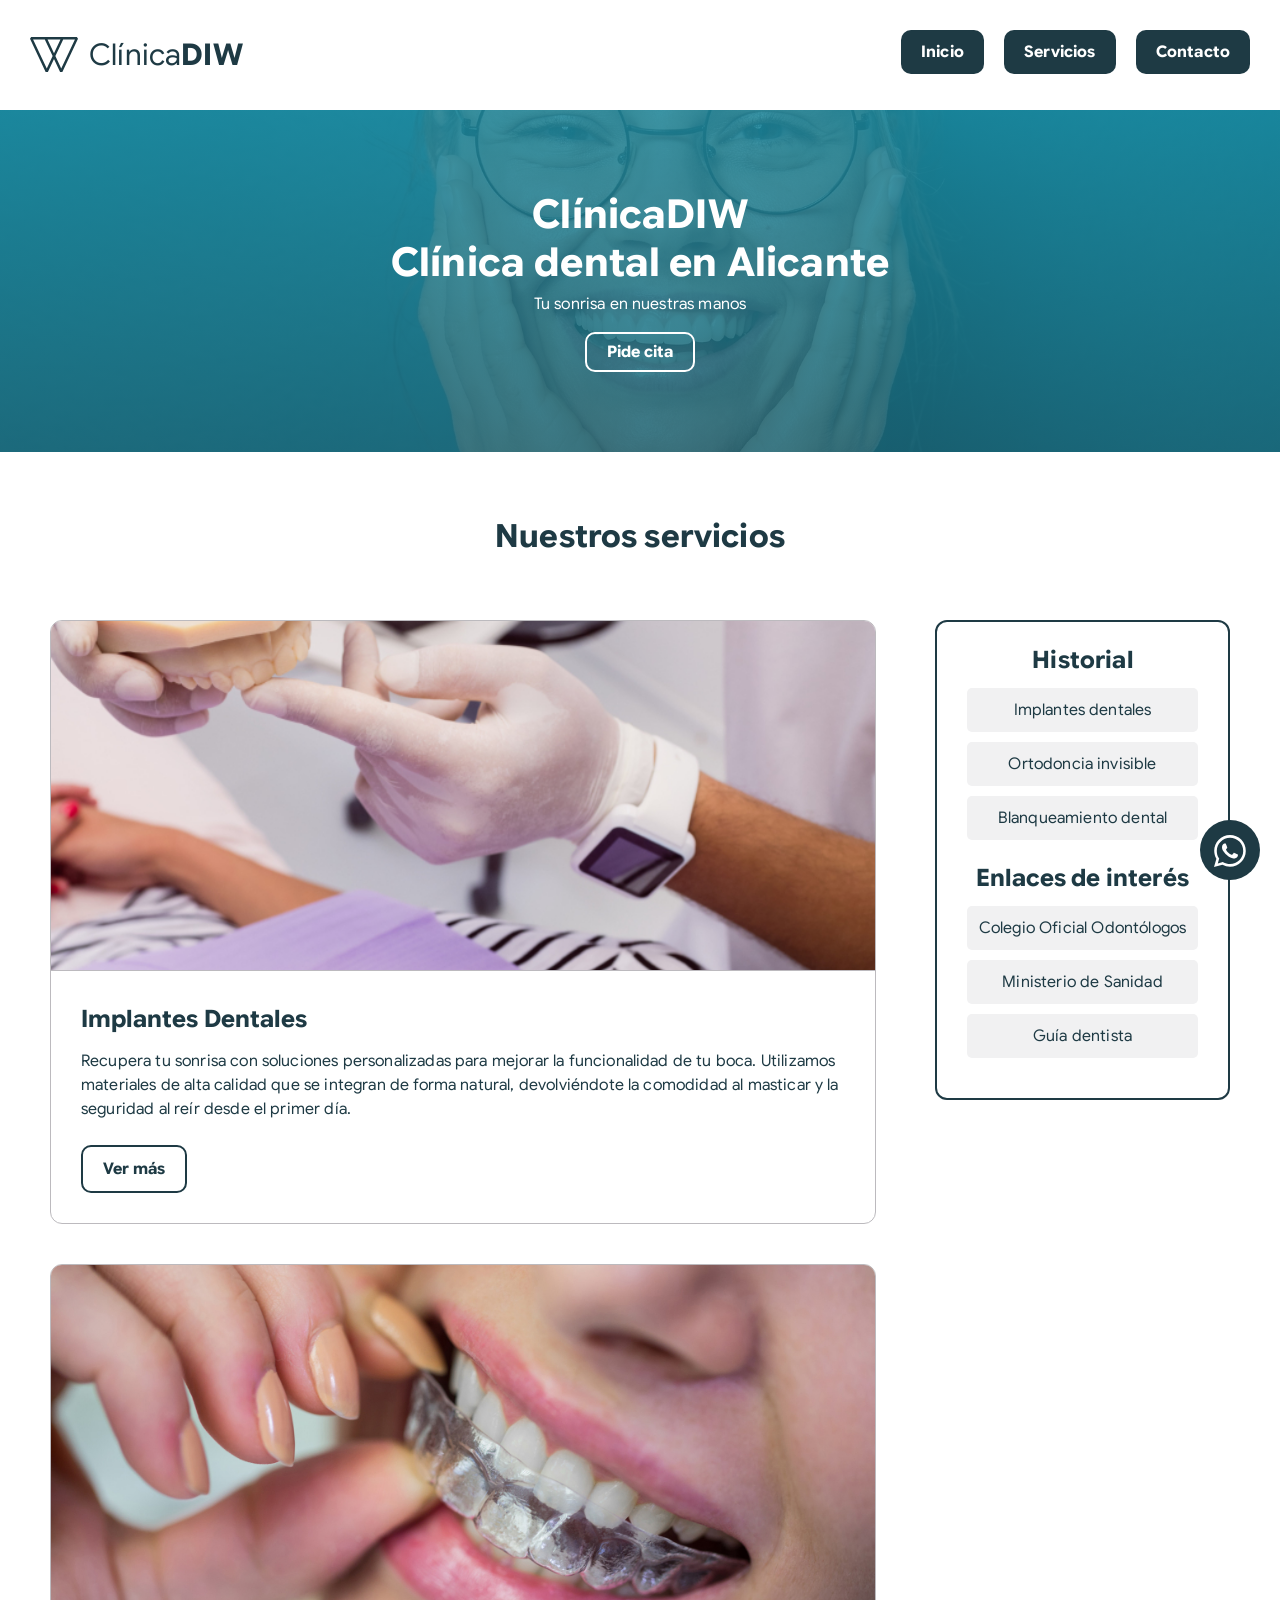
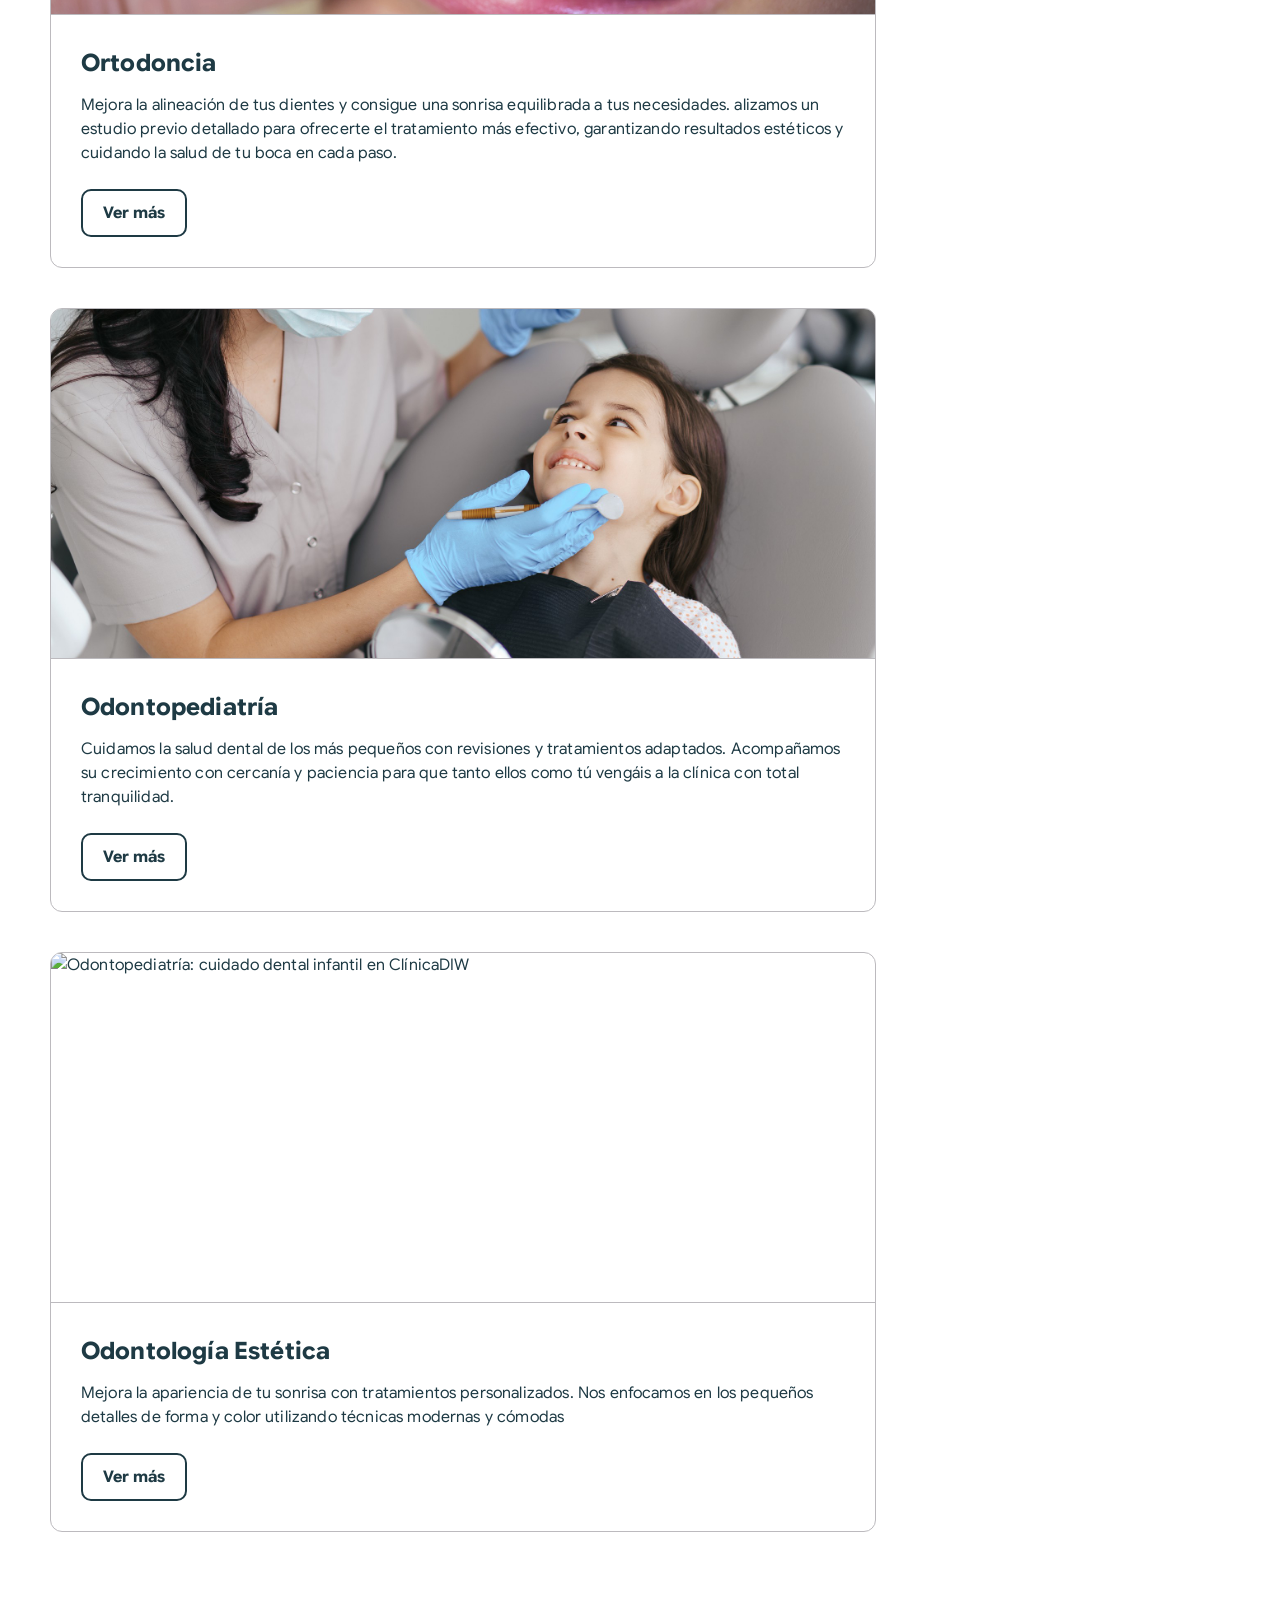
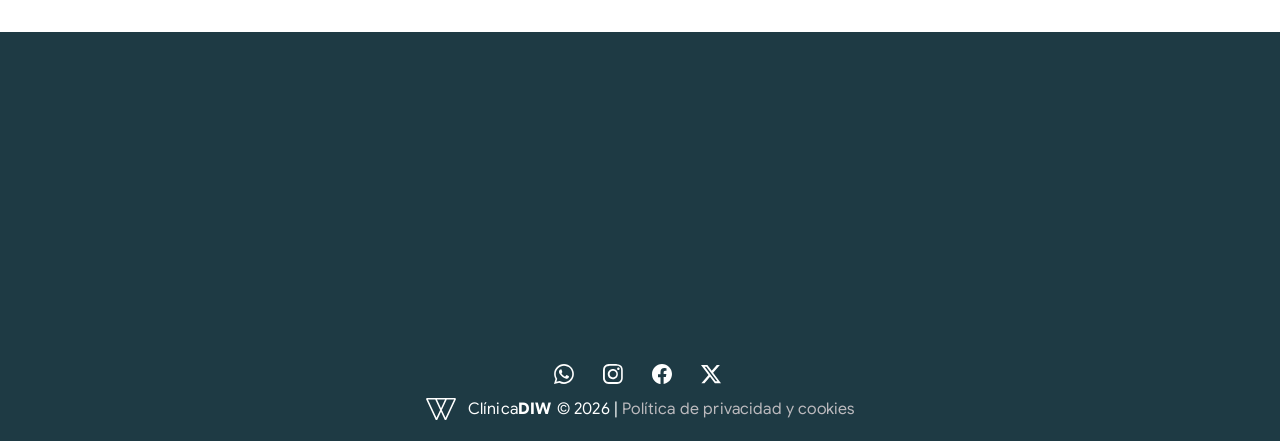
==== commit 4fbd8399: "añade estilos al formulario y reorganización del código" ====
--- a/index.html
+++ b/index.html
@@ -149,7 +149,8 @@
                     <img class="footer__logo" src="./assets/images/iconClinicaDIW-03.svg" alt="Logotipo de Clínica DIW">
                     <span class="footer__logo--txt"><span>Clínica</span><span class="diw">DIW</span></span>
                 </a>
-                <span class="footer__legal">© 2026 | <a href="./privacidad-cookies.html">Política de privacidad y
+                <span class="footer__legal">© 2026 | <a class="footer__legal--enlace"
+                        href="./privacidad-cookies.html">Política de privacidad y
                         cookies</a></span>
             </div>
         </div>
--- a/assets/css/style.css
+++ b/assets/css/style.css
@@ -80,13 +80,6 @@
   font-style: normal;
 }
 
-main > section > div > a,
-article a {
-  font-size: 1.25em;
-  text-align: center;
-  letter-spacing: 0.02em;
-}
-
 input,
 textarea {
   font-size: 1em;
@@ -94,12 +87,6 @@
 
 button {
   font-size: 1.25em;
-}
-
-input,
-textarea,
-button {
-  font-family: inherit;
 }
 
 body,
@@ -118,70 +105,6 @@
   text-align: center;
 }
 
-input,
-textarea {
-  background-color: #ffffff;
-  color: #1e3a44;
-  border: 1px solid #bcbabe;
-}
-
-/*------ ESTILOS TABLAS GENERALES ------*/
-
-table {
-  background-color: #ffffff;
-  border-collapse: collapse;
-  width: 100%;
-}
-
-caption {
-  font-size: 1em;
-  text-align: center;
-  padding-bottom: 16px;
-  font-weight: 700;
-}
-
-th,
-td {
-  text-align: center;
-  padding: 16px;
-  border-left: none;
-  border-right: none;
-  vertical-align: middle;
-}
-
-th {
-  background-color: transparent;
-  border-top: 2px solid #1e3a44;
-  border-bottom: 2px solid #1e3a44;
-  text-transform: uppercase;
-  letter-spacing: 0.05em;
-}
-
-td {
-  border-bottom: 1px solid #bcbabe;
-}
-
-tr:last-child td {
-  border-bottom: 0px;
-}
-
-/* Filas de la tabla */
-thead tr:first-child {
-  background-color: #1e3a44;
-}
-
-thead tr:first-child th {
-  color: #ffffff;
-}
-
-tbody tr:nth-child(odd) {
-  background-color: #ffffff;
-}
-
-tbody tr:nth-child(even) {
-  background-color: #f1f1f2;
-}
-
 /*----- ESTILOS BOTONES Y ENLACES ------*/
 
 a {
@@ -191,7 +114,7 @@
 
 main p a:link {
   color: #1e3a44;
-  text-decoration: underline;
+  text-decoration: none;
 }
 
 main p a:visited {
@@ -199,7 +122,7 @@
 }
 
 main p a:hover {
-  background-color: #a1d6e2;
+  color: #a1d6e2;
 }
 
 main p a:active {
@@ -212,19 +135,6 @@
 footer span {
   color: #ffffff;
   text-decoration: none;
-}
-
-footer a:hover {
-  color: #a1d6e2;
-}
-
-footer a:active {
-  color: #bcbabe;
-}
-
-footer a:hover {
-  color: #a1d6e2;
-  background-color: transparent;
 }
 
 button {
@@ -241,7 +151,6 @@
   display: inline-block;
   border-radius: 10px;
   font-weight: 700;
-  border-radius: 10px;
   padding: 10px 20px;
 }
 
@@ -260,8 +169,7 @@
   background-color: #1995ad;
 }
 
-.btn__principal:active,
-.btn__principal:link {
+.btn__principal:active {
   color: #1e3a44;
 }
 
@@ -348,9 +256,17 @@
   background-color: #bcbabe;
 }
 
-footer a:link,
-footer a:visited {
-  color: #ffffff;
+.footer__legal--enlace {
+  color: #ffffff;
+}
+
+.footer__legal--enlace:hover {
+  color: #a1d6e2;
+}
+
+.footer__legal--enlace:link,
+.footer__legal--enlace:visited {
+  color: #bcbabe;
 }
 
 /*------ ESTILOS ICÓNO WHATSAPP -----*/
@@ -433,21 +349,44 @@
   margin-right: 0;
 }
 
-/*----- ESTILOS SECCIÓN HERO ------*/
+/*----- ESTILOS SECCIONES ------*/
 
 main {
   padding-top: 30px;
 }
 
+.section__encabezado {
+  text-align: center;
+  padding: 60px 0px 50px 0px;
+}
+
+.section__contenido {
+  width: 100%;
+  max-width: 600px;
+  margin: 0 auto;
+  margin-bottom: 50px;
+  text-align: center;
+}
+
+/* Sección Hero */
+
 .section__hero {
   width: 100%;
 }
 
 .section__hero--content {
   background-color: #1995ad;
+  background-image:
+    linear-gradient(rgba(25, 149, 173, 0.85), rgba(30, 58, 68, 0.85)),
+    url('../images/imgHero.jpg');
+  background-attachment: fixed;
+  background-position: center;
+  background-repeat: no-repeat;
+  background-size: cover;
   padding: 80px 0;
   color: #ffffff;
   text-align: center;
+  vertical-align: middle;
   line-height: 1;
 }
 
@@ -463,7 +402,7 @@
   margin-bottom: 20px;
 }
 
-/*----- SECCIÓN SERVICIOS ------*/
+/* Ssección servicios */
 
 .section__servicios {
   overflow: hidden;
@@ -480,7 +419,7 @@
   width: 70%;
 }
 
-/*------ ESTILOS ASIDE ------*/
+/* estilos aside */
 
 .section__servicios aside {
   float: right;
@@ -500,7 +439,7 @@
   margin-bottom: 10px;
 }
 
-/*------ ESTILOS ARTÍCULOS -----*/
+/* Estilos articulos */
 
 .section__servicios article {
   display: block;
@@ -574,15 +513,136 @@
   vertical-align: middle;
 }
 
-/*------ ESTILOS PÁGINA SERVICIOS ------*/
-
-.section__servicios--encabezado {
-  text-align: center;
-  padding: 80px 0;
-}
-
-.section__servivios--tabla {
-  width: 600px;
-  margin: 0 auto;
-  margin-bottom: 50px;
-}
+/*------ ESTILOS TABLAS ------*/
+
+table {
+  background-color: #ffffff;
+  border-collapse: collapse;
+  width: 100%;
+}
+
+caption {
+  font-size: 1em;
+  text-align: center;
+  padding-bottom: 16px;
+  font-weight: 700;
+}
+
+th,
+td {
+  text-align: center;
+  padding: 16px;
+  border-left: none;
+  border-right: none;
+  vertical-align: middle;
+}
+
+th {
+  background-color: transparent;
+  border-top: 2px solid #1e3a44;
+  border-bottom: 2px solid #1e3a44;
+  text-transform: uppercase;
+  letter-spacing: 0.05em;
+}
+
+td {
+  border-bottom: 1px solid #bcbabe;
+}
+
+tr:last-child td {
+  border-bottom: 0px;
+}
+
+thead tr:first-child {
+  background-color: #1e3a44;
+}
+
+thead tr:first-child th {
+  color: #ffffff;
+}
+
+tbody tr:nth-child(odd) {
+  background-color: #ffffff;
+}
+
+tbody tr:nth-child(even) {
+  background-color: #f1f1f2;
+}
+
+/*------ ESTILOS FORMULARIO ------*/
+
+.section__formulario--contenedor {
+  max-width: 600px;
+  margin: 0 auto 60px auto;
+  padding: 30px;
+  background-color: #f1f1f2;
+  border-radius: 10px;
+  box-sizing: border-box;
+}
+
+.section__formulario--contenedor p {
+  margin-bottom: 20px;
+}
+
+.section__formulario--contenedor label {
+  display: block;
+  margin-bottom: 8px;
+  color: #1e3a44;
+  font-weight: bold;
+}
+
+.section__formulario--contenedor input[type='text'],
+.section__formulario--contenedor input[type='email'],
+.section__formulario--contenedor input[type='number'],
+.section__formulario--contenedor input[type='tel'],
+.section__formulario--contenedor textarea {
+  width: 100%;
+  padding: 12px;
+  border: 1px solid #bcbabe;
+  border-radius: 5px;
+  box-sizing: border-box;
+  font-family: inherit;
+  font-size: 1em;
+  background-color: #fff;
+  transition: border-color 0.3s ease;
+}
+
+.section__formulario--contenedor input:hover,
+.section__formulario--contenedor textarea:hover {
+  border-color: #1995ad;
+}
+
+.section__formulario--contenedor input:focus,
+.section__formulario--contenedor textarea:focus {
+  outline: none;
+  border-color: #1995ad;
+}
+
+.section__formulario--contenedor textarea {
+  resize: vertical;
+}
+
+.section__formulario--contenedor input[type='checkbox'] {
+  accent-color: #1995ad;
+}
+
+.section__formulario--contenedor input[type='checkbox'] + label {
+  display: inline;
+  font-weight: normal;
+}
+
+.section__formulario--contenedor label a {
+  color: #1995ad;
+  text-decoration: none;
+}
+
+.section__formulario--contenedor label a:hover {
+  text-decoration: underline;
+}
+
+.section__formulario--contenedor button {
+  border: none;
+  cursor: pointer;
+  font-family: inherit;
+  font-size: 1em;
+}
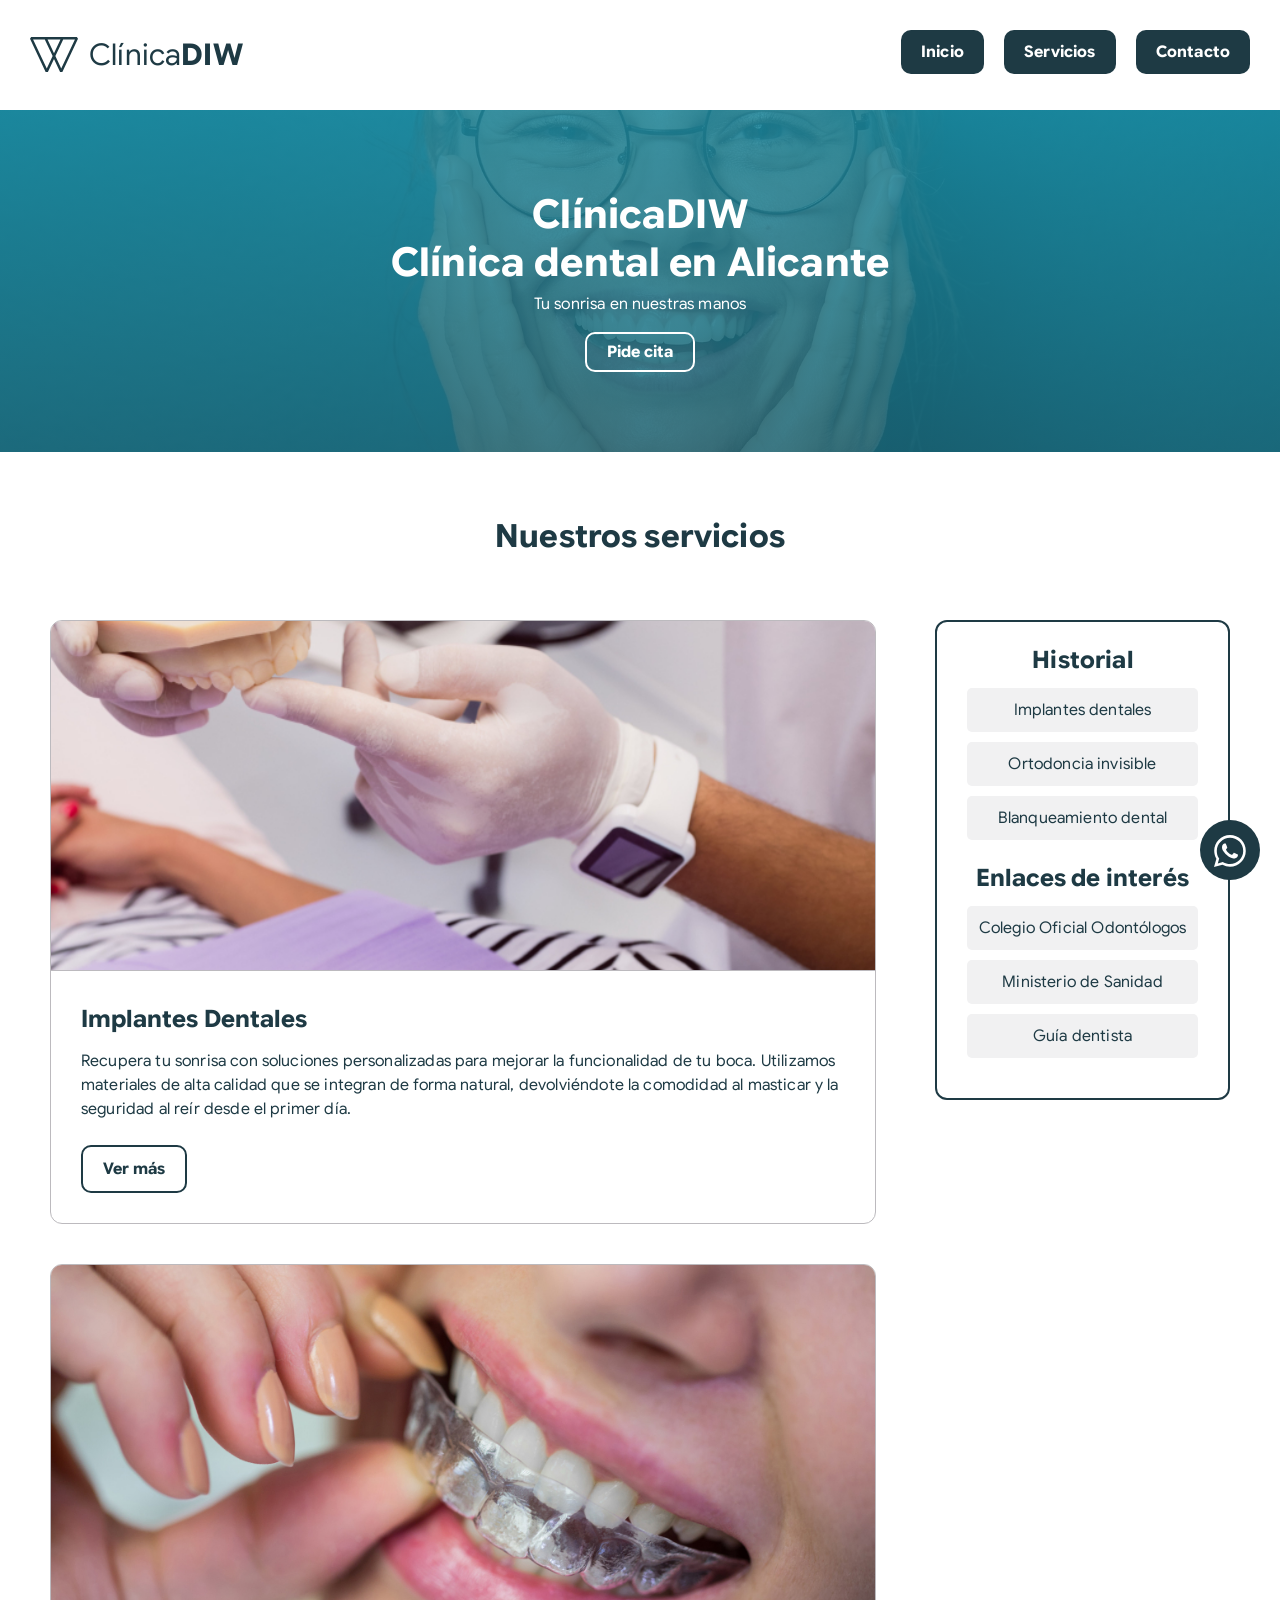
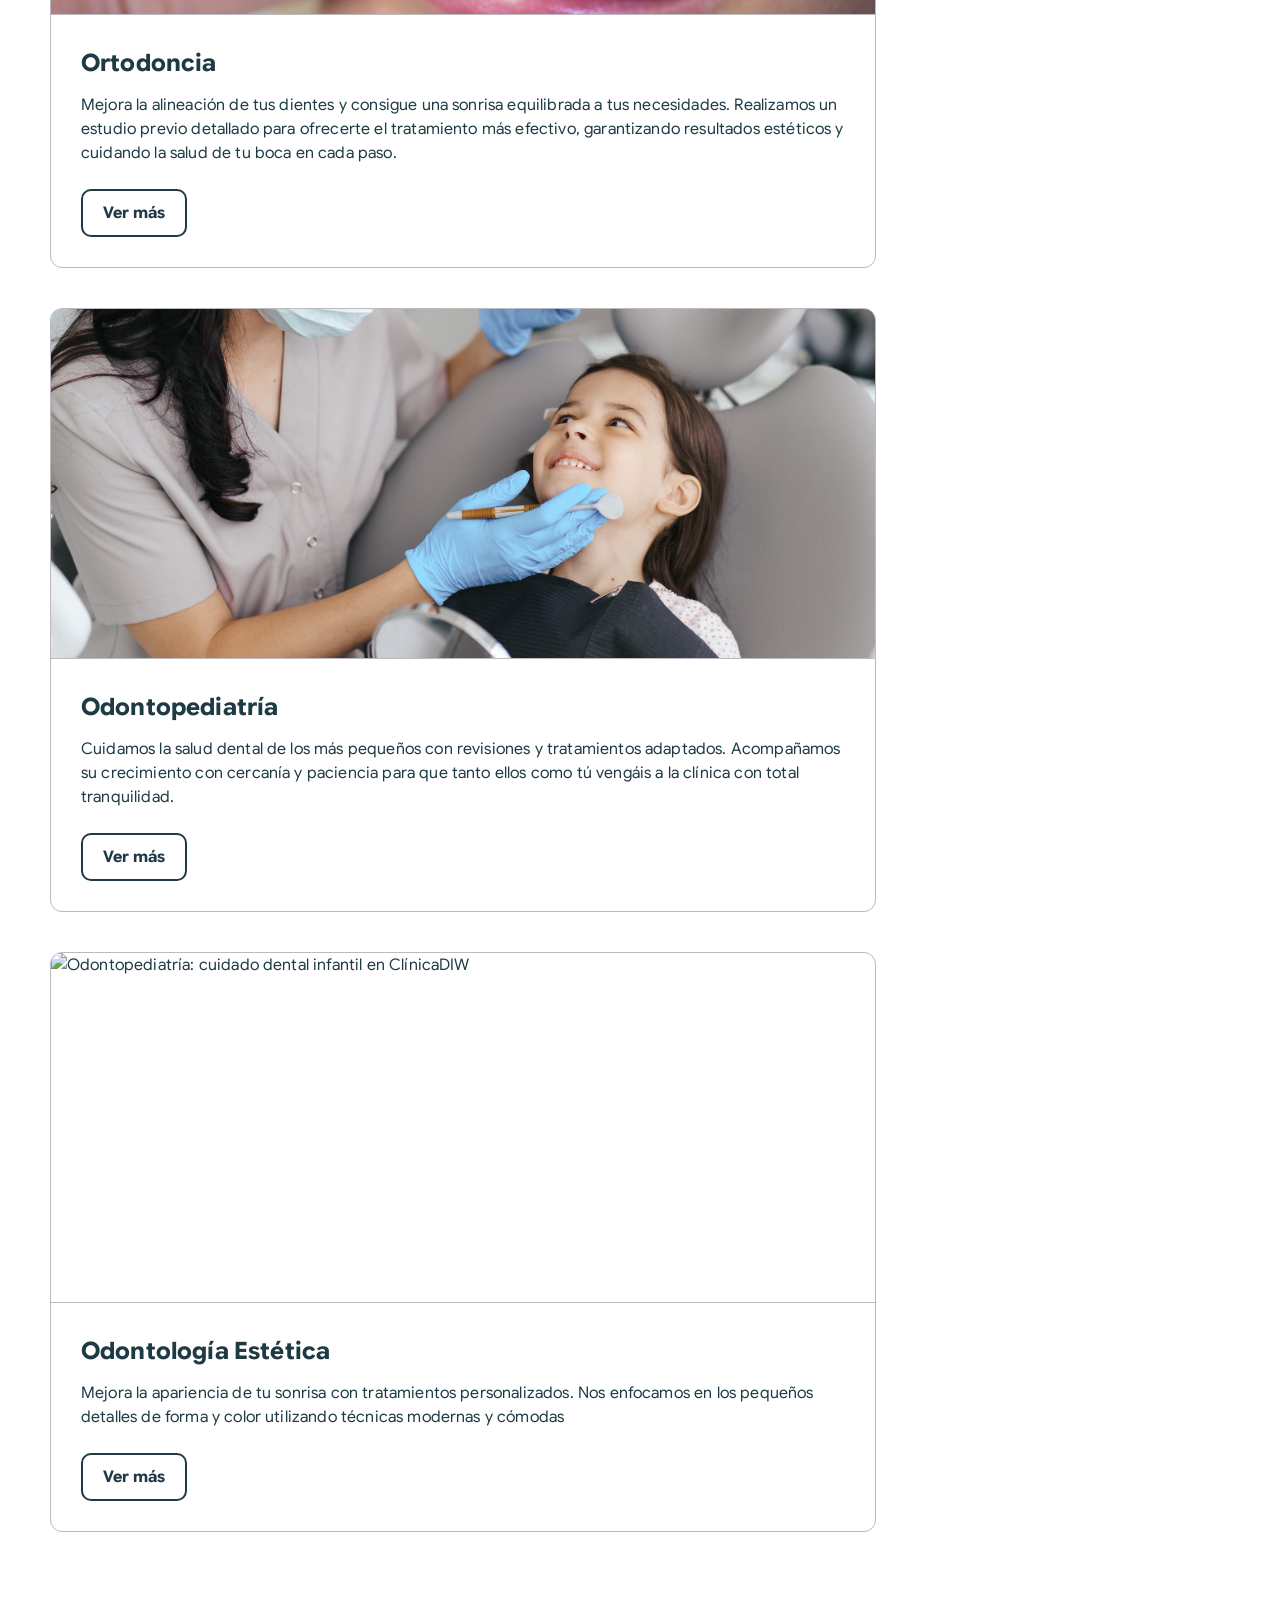
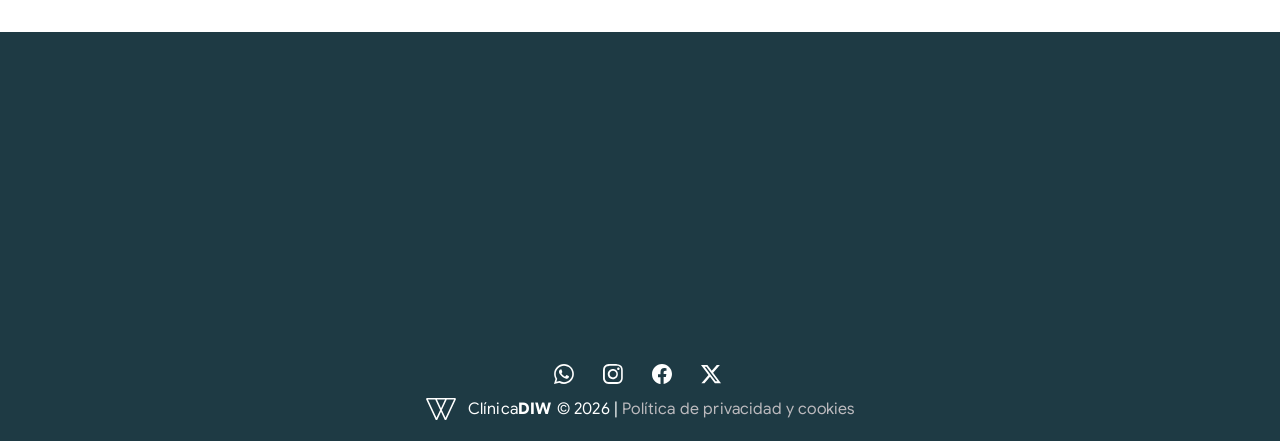
==== commit 0fde75fc: "Actividad 20.1: aplicar buenas prácticas y reorganizar el código" ====
--- a/index.html
+++ b/index.html
@@ -62,7 +62,7 @@
                     <div>
                         <h3>Ortodoncia</h3>
                         <p>Mejora la alineación de tus dientes y consigue una sonrisa equilibrada a tus necesidades.
-                            alizamos un estudio previo detallado para ofrecerte el tratamiento más efectivo,
+                            Realizamos un estudio previo detallado para ofrecerte el tratamiento más efectivo,
                             garantizando resultados estéticos y cuidando la salud de tu boca en cada paso.</p>
                         <a class="btn btn__verMas" href="./servicios.html">Ver más</a>
                     </div>
@@ -95,9 +95,9 @@
             <aside>
                 <h3>Historial</h3>
                 <ul>
-                    <li><a class="aside__enlace" target="_blank" href="./servicios.html">Implantes dentales</a></li>
-                    <li><a class="aside__enlace" target="_blank" href="./servicios.html">Ortodoncia invisible</a></li>
-                    <li><a class="aside__enlace" target="_blank" href="./servicios.html">Blanqueamiento dental</a></li>
+                    <li><a class="aside__enlace" href="./servicios.html">Implantes dentales</a></li>
+                    <li><a class="aside__enlace" href="./servicios.html">Ortodoncia invisible</a></li>
+                    <li><a class="aside__enlace" href="./servicios.html">Blanqueamiento dental</a></li>
                 </ul>
                 <h3>Enlaces de interés</h3>
                 <ul>
--- a/assets/css/style.css
+++ b/assets/css/style.css
@@ -260,16 +260,20 @@
   color: #ffffff;
 }
 
-.footer__legal--enlace:hover {
-  color: #a1d6e2;
-}
-
 .footer__legal--enlace:link,
 .footer__legal--enlace:visited {
   color: #bcbabe;
 }
 
-/*------ ESTILOS ICÓNO WHATSAPP -----*/
+.footer__legal--enlace:hover {
+  color: #a1d6e2;
+}
+
+.footer__legal--enlace:active {
+  color: #1995ad;
+}
+
+/*------ ESTILOS ICONO WHATSAPP -----*/
 
 .iconWhatsapp {
   position: fixed;
@@ -402,7 +406,7 @@
   margin-bottom: 20px;
 }
 
-/* Ssección servicios */
+/* Sección servicios */
 
 .section__servicios {
   overflow: hidden;
@@ -471,6 +475,10 @@
 .section__servicios article p {
   margin-bottom: 24px;
   color: #1e3a44;
+}
+
+.section__privacidad {
+  text-align: justify;
 }
 
 /*------ ESTILOS FOOTER ------*/
@@ -614,7 +622,7 @@
 
 .section__formulario--contenedor input:focus,
 .section__formulario--contenedor textarea:focus {
-  outline: none;
+  outline: 2px solid #a1d6e2;
   border-color: #1995ad;
 }
 
